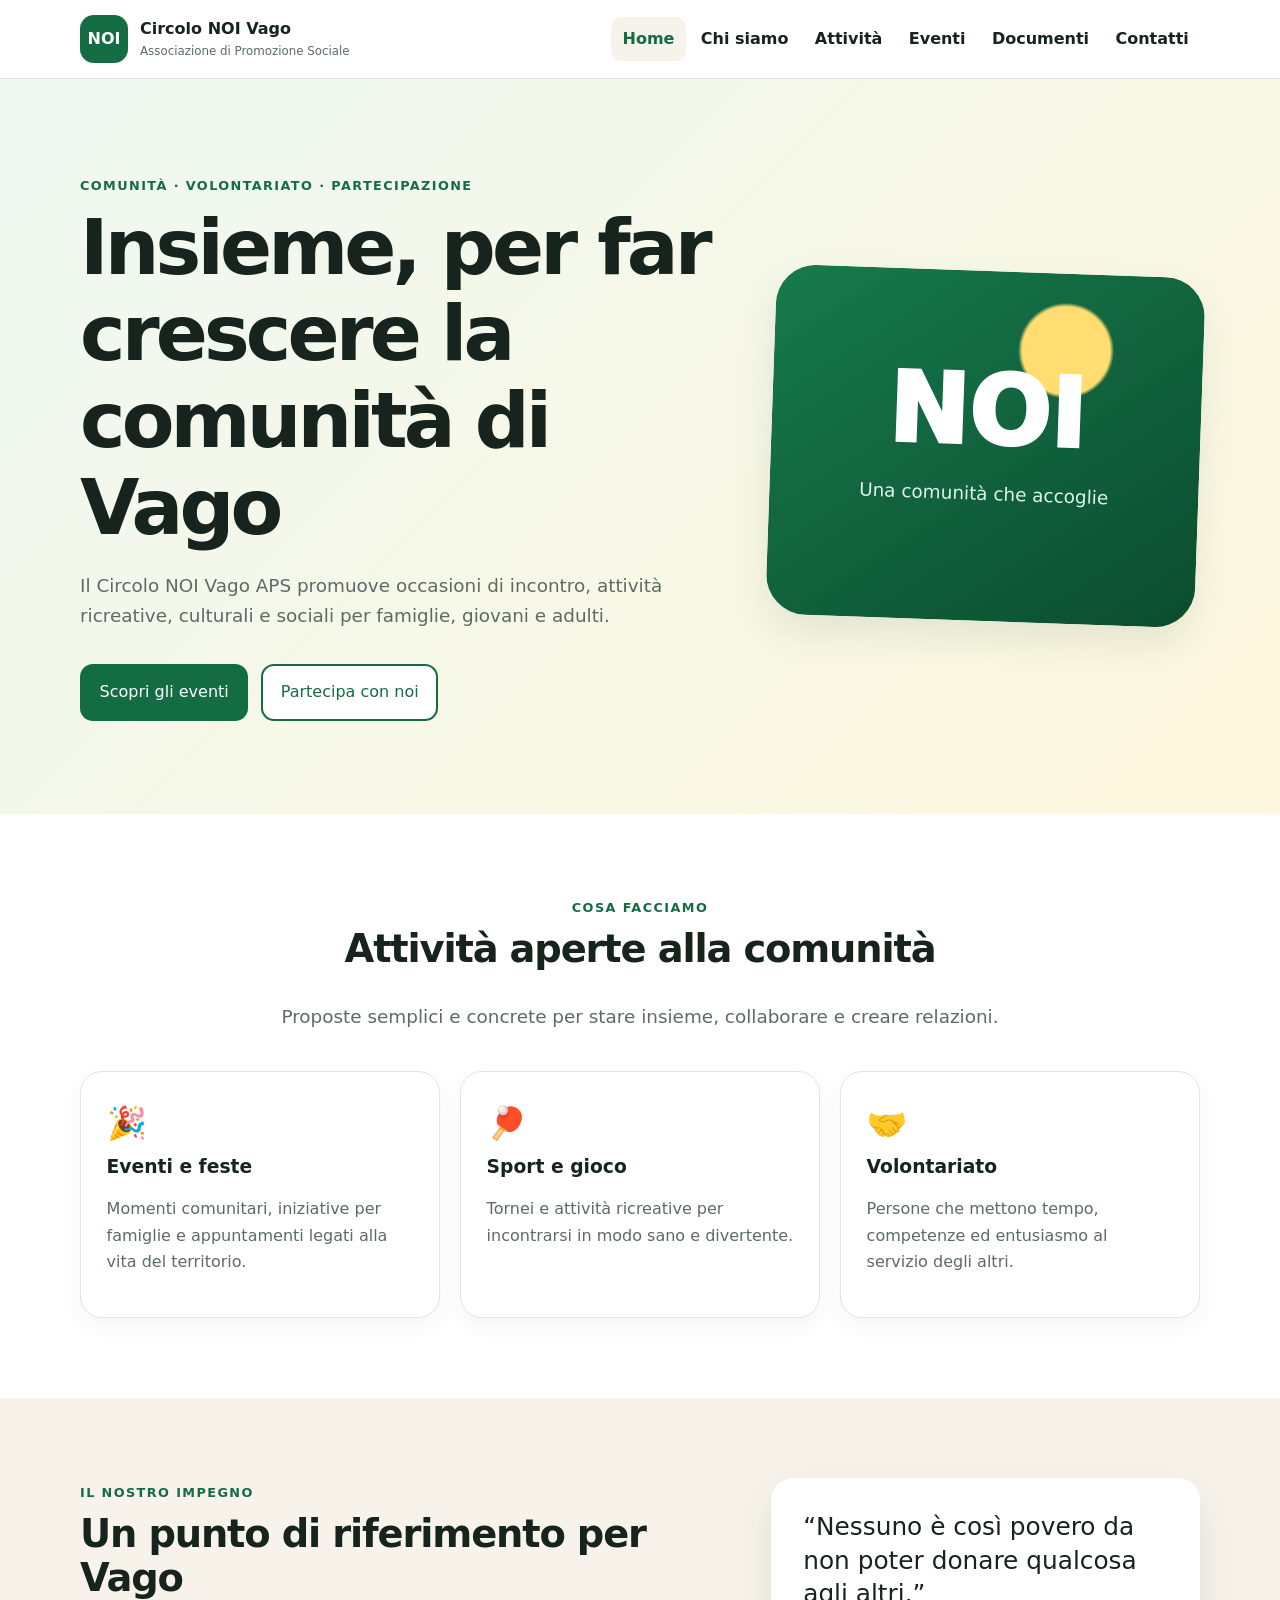
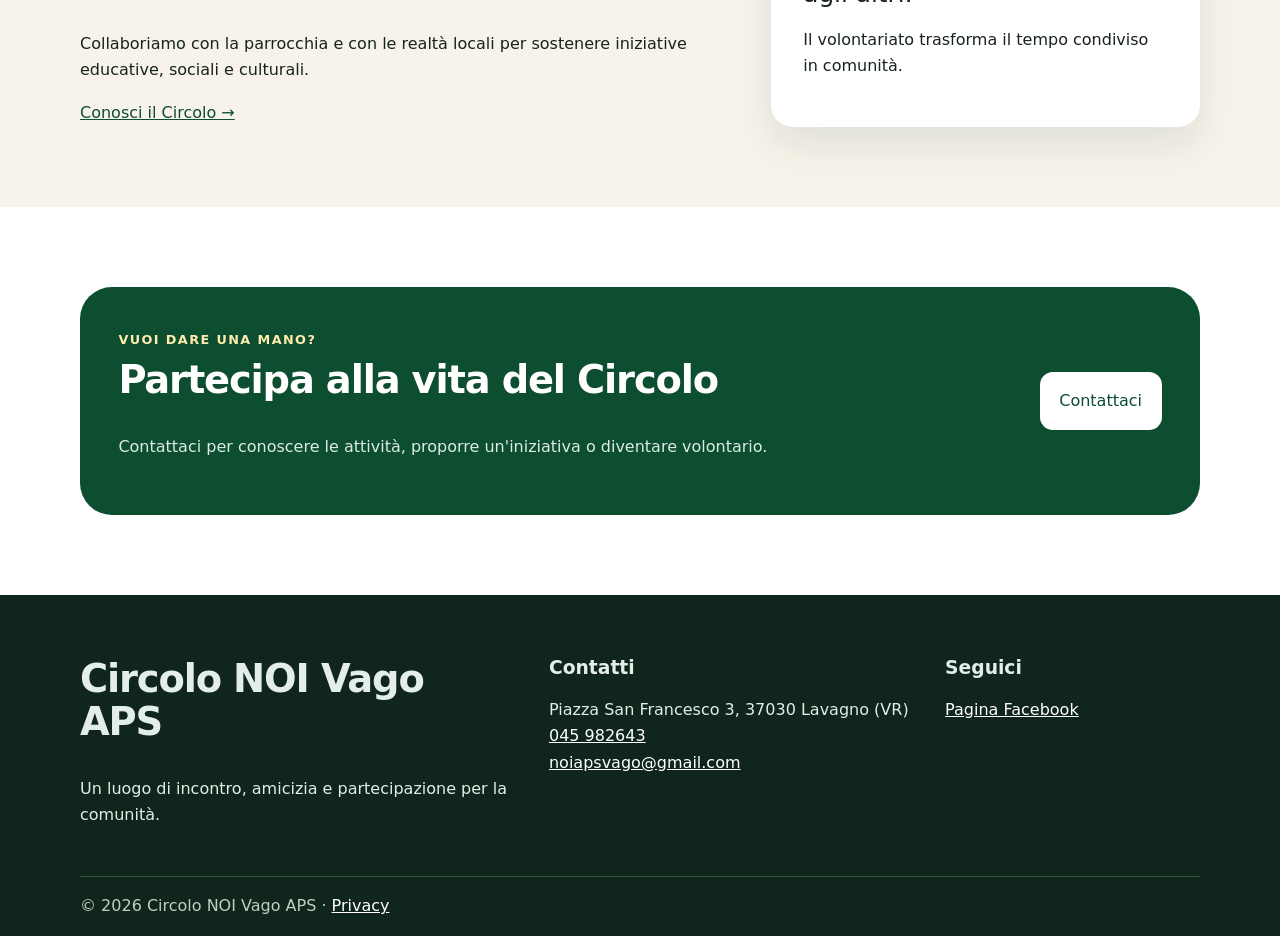
==== index.html @ 68a56e88 "Add files via upload" ====
<!doctype html>
<html lang="it"><head><meta charset="utf-8"><meta name="viewport" content="width=device-width,initial-scale=1">
<title>Home | Circolo NOI Vago APS</title><meta name="description" content="Sito ufficiale del Circolo NOI Vago APS."><meta name="theme-color" content="#146c43">
<link rel="stylesheet" href="css/style.css"><script defer src="js/script.js"></script></head>
<body class="home"><a class="skip-link" href="#contenuto">Vai al contenuto</a>
<header class="site-header">
  <div class="container nav-wrap">
    <a class="brand" href="index.html" aria-label="Circolo NOI Vago APS - Home">
      <span class="brand-mark" aria-hidden="true">NOI</span>
      <span><strong>Circolo NOI Vago</strong><small>Associazione di Promozione Sociale</small></span>
    </a>
    <button class="nav-toggle" type="button" aria-expanded="false" aria-controls="main-nav" aria-label="Apri menu">☰</button>
    <nav id="main-nav" class="main-nav" aria-label="Navigazione principale">
      <a href="index.html">Home</a><a href="chi-siamo.html">Chi siamo</a><a href="attivita.html">Attività</a><a href="eventi.html">Eventi</a><a href="documenti.html">Documenti</a><a href="contatti.html">Contatti</a>
    </nav>
  </div>
</header>
<main id="contenuto">
<section class="hero"><div class="container hero-grid"><div><span class="eyebrow">Comunità · Volontariato · Partecipazione</span><h1>Insieme, per far crescere la comunità di Vago</h1><p>Il Circolo NOI Vago APS promuove occasioni di incontro, attività ricreative, culturali e sociali per famiglie, giovani e adulti.</p><div class="actions"><a class="btn primary" href="eventi.html">Scopri gli eventi</a><a class="btn secondary" href="contatti.html">Partecipa con noi</a></div></div><div class="hero-card" role="img" aria-label="Illustrazione astratta di una comunità riunita"><span>NOI</span><p>Una comunità che accoglie</p></div></div></section>
<section class="section"><div class="container"><div class="section-head"><span class="eyebrow">Cosa facciamo</span><h2>Attività aperte alla comunità</h2><p>Proposte semplici e concrete per stare insieme, collaborare e creare relazioni.</p></div><div class="cards"><article class="card"><div class="icon">🎉</div><h3>Eventi e feste</h3><p>Momenti comunitari, iniziative per famiglie e appuntamenti legati alla vita del territorio.</p></article><article class="card"><div class="icon">🏓</div><h3>Sport e gioco</h3><p>Tornei e attività ricreative per incontrarsi in modo sano e divertente.</p></article><article class="card"><div class="icon">🤝</div><h3>Volontariato</h3><p>Persone che mettono tempo, competenze ed entusiasmo al servizio degli altri.</p></article></div></div></section>
<section class="section soft"><div class="container split"><div><span class="eyebrow">Il nostro impegno</span><h2>Un punto di riferimento per Vago</h2><p>Collaboriamo con la parrocchia e con le realtà locali per sostenere iniziative educative, sociali e culturali.</p><a class="text-link" href="chi-siamo.html">Conosci il Circolo →</a></div><aside class="quote"><blockquote>“Nessuno è così povero da non poter donare qualcosa agli altri.”</blockquote><p>Il volontariato trasforma il tempo condiviso in comunità.</p></aside></div></section>
<section class="section"><div class="container cta"><div><span class="eyebrow light">Vuoi dare una mano?</span><h2>Partecipa alla vita del Circolo</h2><p>Contattaci per conoscere le attività, proporre un'iniziativa o diventare volontario.</p></div><a class="btn light-btn" href="contatti.html">Contattaci</a></div></section></main>
<footer class="site-footer">
  <div class="container footer-grid">
    <div><h2>Circolo NOI Vago APS</h2><p>Un luogo di incontro, amicizia e partecipazione per la comunità.</p></div>
    <div><h3>Contatti</h3><p>Piazza San Francesco 3, 37030 Lavagno (VR)<br><a href="tel:+39045982643">045 982643</a><br><a href="mailto:noiapsvago@gmail.com">noiapsvago@gmail.com</a></p></div>
    <div><h3>Seguici</h3><p><a href="https://it-it.facebook.com/Circolo-NOI-Vago-APS" target="_blank" rel="noopener">Pagina Facebook</a></p></div>
  </div>
  <div class="container footer-bottom">© <span id="year"></span> Circolo NOI Vago APS · <a href="privacy.html">Privacy</a></div>
</footer></body></html>
---- css/style.css ----
:root{--green:#146c43;--green-dark:#0d4d30;--cream:#f7f3ea;--yellow:#f6c344;--ink:#17231d;--muted:#5d6b64;--white:#fff;--line:#dfe7e2;--shadow:0 18px 40px rgba(20,63,43,.10);--radius:22px}*{box-sizing:border-box}html{scroll-behavior:smooth}body{margin:0;font-family:system-ui,-apple-system,"Segoe UI",sans-serif;color:var(--ink);background:#fff;line-height:1.65}a{color:var(--green-dark)}img{max-width:100%}.container{width:min(1120px,calc(100% - 2rem));margin-inline:auto}.skip-link{position:absolute;left:-9999px}.skip-link:focus{left:1rem;top:1rem;background:#fff;padding:.7rem 1rem;z-index:999}.site-header{position:sticky;top:0;z-index:20;background:rgba(255,255,255,.95);border-bottom:1px solid var(--line);backdrop-filter:blur(12px)}.nav-wrap{min-height:78px;display:flex;align-items:center;justify-content:space-between;gap:1rem}.brand{display:flex;align-items:center;gap:.75rem;text-decoration:none;color:var(--ink)}.brand-mark{display:grid;place-items:center;width:48px;height:48px;border-radius:14px;background:var(--green);color:#fff;font-weight:900}.brand small{display:block;color:var(--muted);font-size:.74rem}.main-nav{display:flex;gap:.25rem}.main-nav a{text-decoration:none;color:var(--ink);font-weight:700;padding:.55rem .7rem;border-radius:10px}.main-nav a:hover,.main-nav a.active{background:var(--cream);color:var(--green)}.nav-toggle{display:none;border:0;background:var(--cream);font-size:1.5rem;border-radius:12px;padding:.45rem .7rem}.hero{background:linear-gradient(135deg,#eef8f1,#fff8df);padding:5.8rem 0}.hero-grid,.split,.contact-grid{display:grid;grid-template-columns:1.2fr .8fr;gap:3rem;align-items:center}.eyebrow{text-transform:uppercase;letter-spacing:.11em;font-weight:850;color:var(--green);font-size:.8rem}.eyebrow.light{color:#ffebad}h1,h2,h3{line-height:1.13;margin-top:.4rem}h1{font-size:clamp(2.5rem,6vw,5.1rem);letter-spacing:-.05em;margin-bottom:1.2rem}.page-hero h1{font-size:clamp(2.4rem,5vw,4.4rem)}h2{font-size:clamp(1.7rem,3vw,2.6rem);letter-spacing:-.03em}.hero p,.page-hero p,.section-head p{font-size:1.15rem;color:var(--muted);max-width:66ch}.actions{display:flex;gap:.8rem;flex-wrap:wrap;margin-top:2rem}.btn{display:inline-flex;align-items:center;justify-content:center;padding:.85rem 1.1rem;border-radius:13px;font-weight:800;text-decoration:none;border:2px solid transparent;cursor:pointer;font:inherit}.btn.primary{background:var(--green);color:#fff}.btn.secondary{border-color:var(--green);color:var(--green);background:#fff}.btn.light-btn{background:#fff;color:var(--green-dark)}.hero-card{min-height:350px;border-radius:40px;background:radial-gradient(circle at 68% 22%,#ffdd70 0 11%,transparent 12%),linear-gradient(145deg,#177a4c,#0b4c2f);color:#fff;display:grid;place-content:center;text-align:center;box-shadow:var(--shadow);transform:rotate(2deg)}.hero-card span{font-size:6rem;font-weight:950;line-height:1}.hero-card p{color:#dff5e8}.section{padding:5rem 0}.section.soft{background:var(--cream)}.section-head{text-align:center;margin-bottom:2.4rem}.section-head p{margin-inline:auto}.cards{display:grid;grid-template-columns:repeat(3,1fr);gap:1.25rem}.card{background:#fff;border:1px solid var(--line);border-radius:var(--radius);padding:1.6rem;box-shadow:0 8px 22px rgba(20,63,43,.05)}.card .icon{font-size:2rem}.card p{color:var(--muted)}.quote{background:#fff;border-radius:var(--radius);padding:2rem;box-shadow:var(--shadow)}blockquote{font-size:1.55rem;line-height:1.35;margin:0 0 1rem}.cta{background:var(--green-dark);color:#fff;border-radius:32px;padding:2.4rem;display:flex;align-items:center;justify-content:space-between;gap:2rem}.cta p{color:#dcece4}.page-hero{padding:4.5rem 0 3.5rem;background:var(--cream)}.prose{max-width:820px}.prose p{color:#46544d;font-size:1.05rem}.values{display:grid;grid-template-columns:repeat(2,1fr);gap:1rem;margin:2rem 0 3rem}.values div{padding:1.35rem;border-left:5px solid var(--yellow);background:var(--cream);border-radius:0 14px 14px 0}.values strong,.values span{display:block}.values span{color:var(--muted)}.activity-grid{grid-template-columns:repeat(3,1fr)}.event-tools{display:flex;gap:1rem;align-items:center;margin-bottom:1.5rem}.event-tools select{padding:.7rem;border:1px solid var(--line);border-radius:10px}.event-list{display:grid;gap:1rem}.event{display:grid;grid-template-columns:130px 1fr auto;gap:1.3rem;align-items:center;padding:1.3rem;border:1px solid var(--line);border-radius:18px}.event-date{background:var(--cream);border-radius:14px;padding:1rem;text-align:center;font-weight:850}.event h2{font-size:1.35rem}.tag{background:#e5f4eb;color:var(--green-dark);padding:.35rem .65rem;border-radius:99px;font-size:.8rem;font-weight:800}.document-list{display:grid;gap:1rem}.document-list article{display:flex;align-items:center;justify-content:space-between;gap:1rem;padding:1.4rem;border:1px solid var(--line);border-radius:18px}.document-list h2{font-size:1.3rem}.file-badge{font-size:.72rem;background:#b3261e;color:#fff;padding:.25rem .5rem;border-radius:5px}.contact-grid{align-items:start}.contact-panel{background:var(--green-dark);color:#fff;border-radius:var(--radius);padding:2rem}.contact-panel a{color:#fff}.contact-form{border:1px solid var(--line);border-radius:var(--radius);padding:2rem}.field{display:grid;gap:.35rem;margin-bottom:1rem}.field input,.field textarea{width:100%;padding:.8rem;border:1px solid #b4c1ba;border-radius:10px;font:inherit}.field input:focus,.field textarea:focus{outline:3px solid rgba(20,108,67,.2);border-color:var(--green)}.check{display:flex;gap:.6rem;font-size:.9rem;margin:1rem 0}.form-status{color:var(--green-dark);font-weight:700}.notice{background:#fff4ce;border-left:5px solid #d39e00;padding:1rem;border-radius:0 12px 12px 0}.site-footer{background:#10251b;color:#e3eee8;padding:3.5rem 0 1rem}.footer-grid{display:grid;grid-template-columns:1.2fr 1fr .7fr;gap:2rem}.site-footer a{color:#fff}.footer-bottom{border-top:1px solid #365044;margin-top:2rem;padding-top:1rem;color:#bcd0c5}@media(max-width:820px){.nav-toggle{display:block}.main-nav{display:none;position:absolute;top:72px;left:1rem;right:1rem;background:white;border:1px solid var(--line);border-radius:16px;padding:.7rem;box-shadow:var(--shadow);flex-direction:column}.main-nav.open{display:flex}.hero-grid,.split,.contact-grid{grid-template-columns:1fr}.cards,.activity-grid{grid-template-columns:1fr 1fr}.hero{padding:3.5rem 0}.hero-card{min-height:260px}.event{grid-template-columns:100px 1fr}.event .tag{grid-column:2}.cta{align-items:flex-start;flex-direction:column}}@media(max-width:560px){.brand small{display:none}.cards,.activity-grid,.values,.footer-grid{grid-template-columns:1fr}.event{grid-template-columns:1fr}.event .tag{grid-column:auto;justify-self:start}.document-list article{align-items:flex-start;flex-direction:column}h1{font-size:2.65rem}.section{padding:3.5rem 0}}@media(prefers-reduced-motion:reduce){html{scroll-behavior:auto}*{animation:none!important;transition:none!important}}
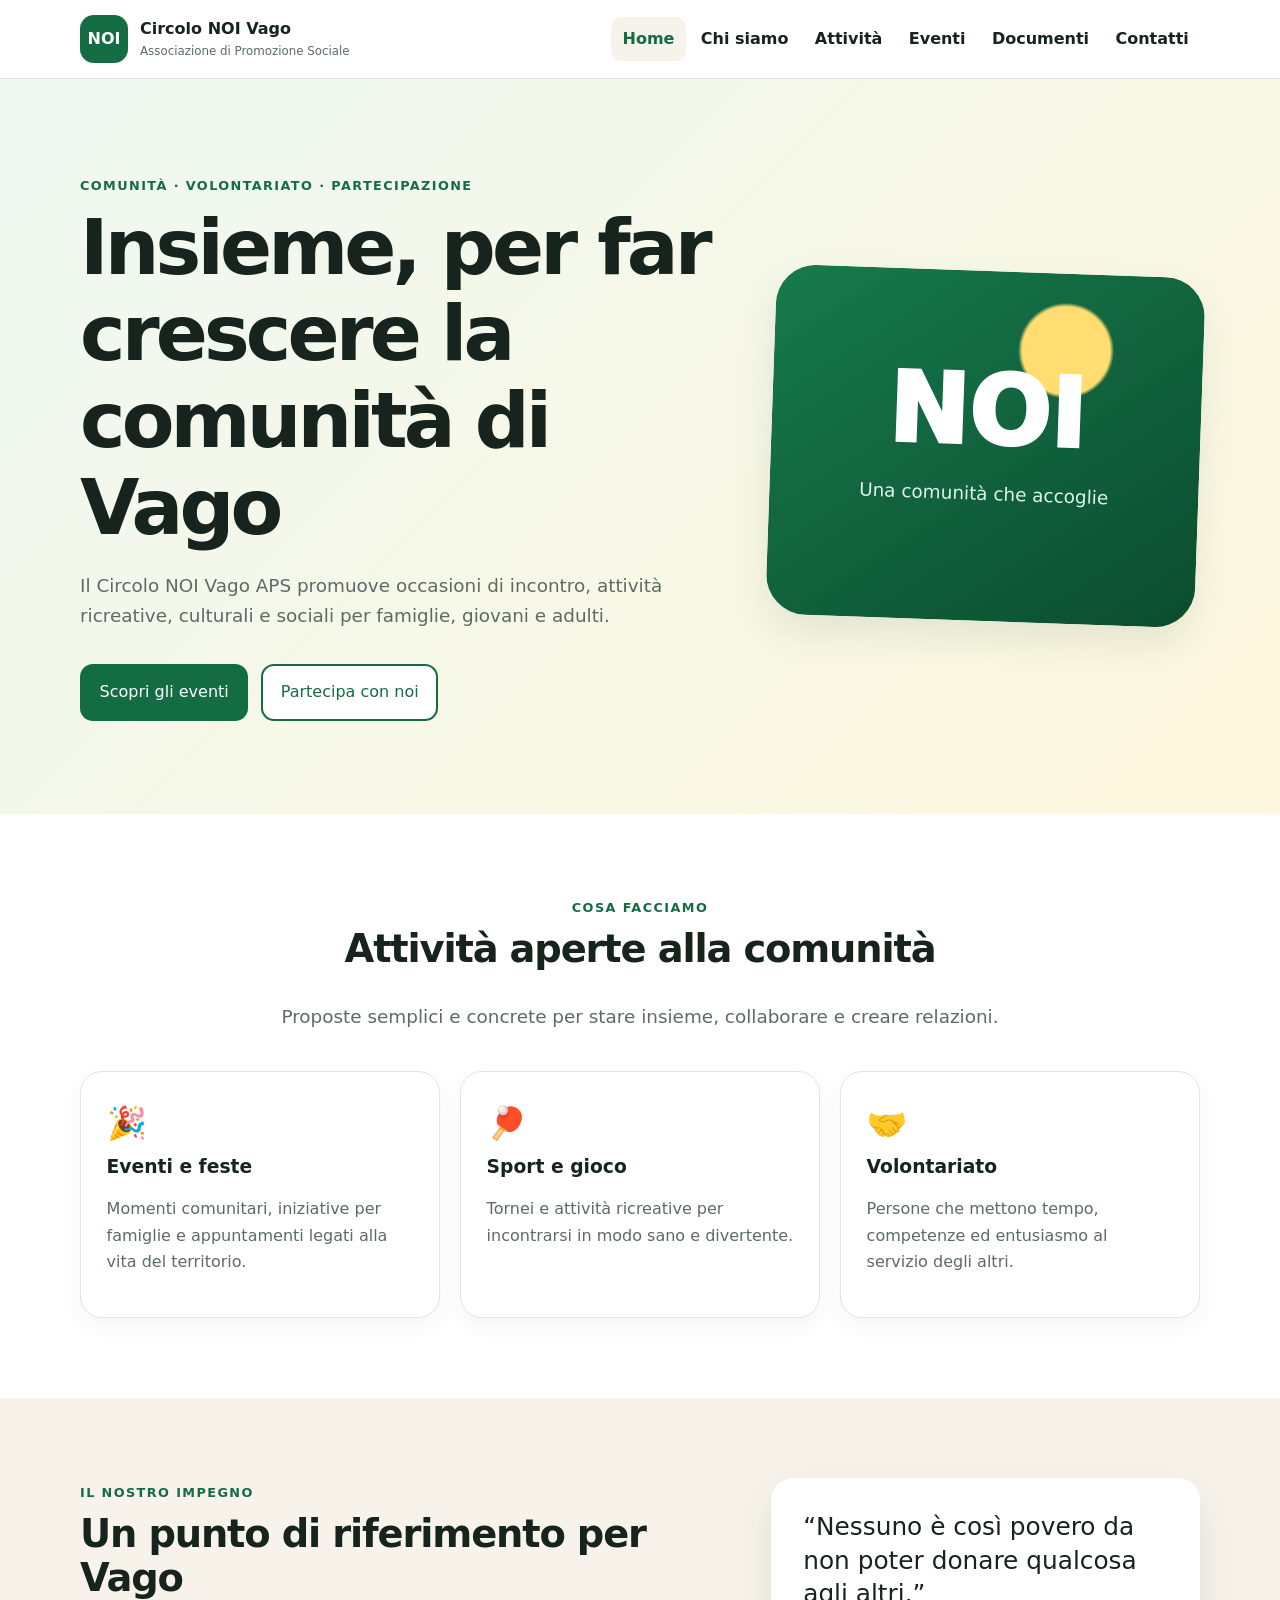
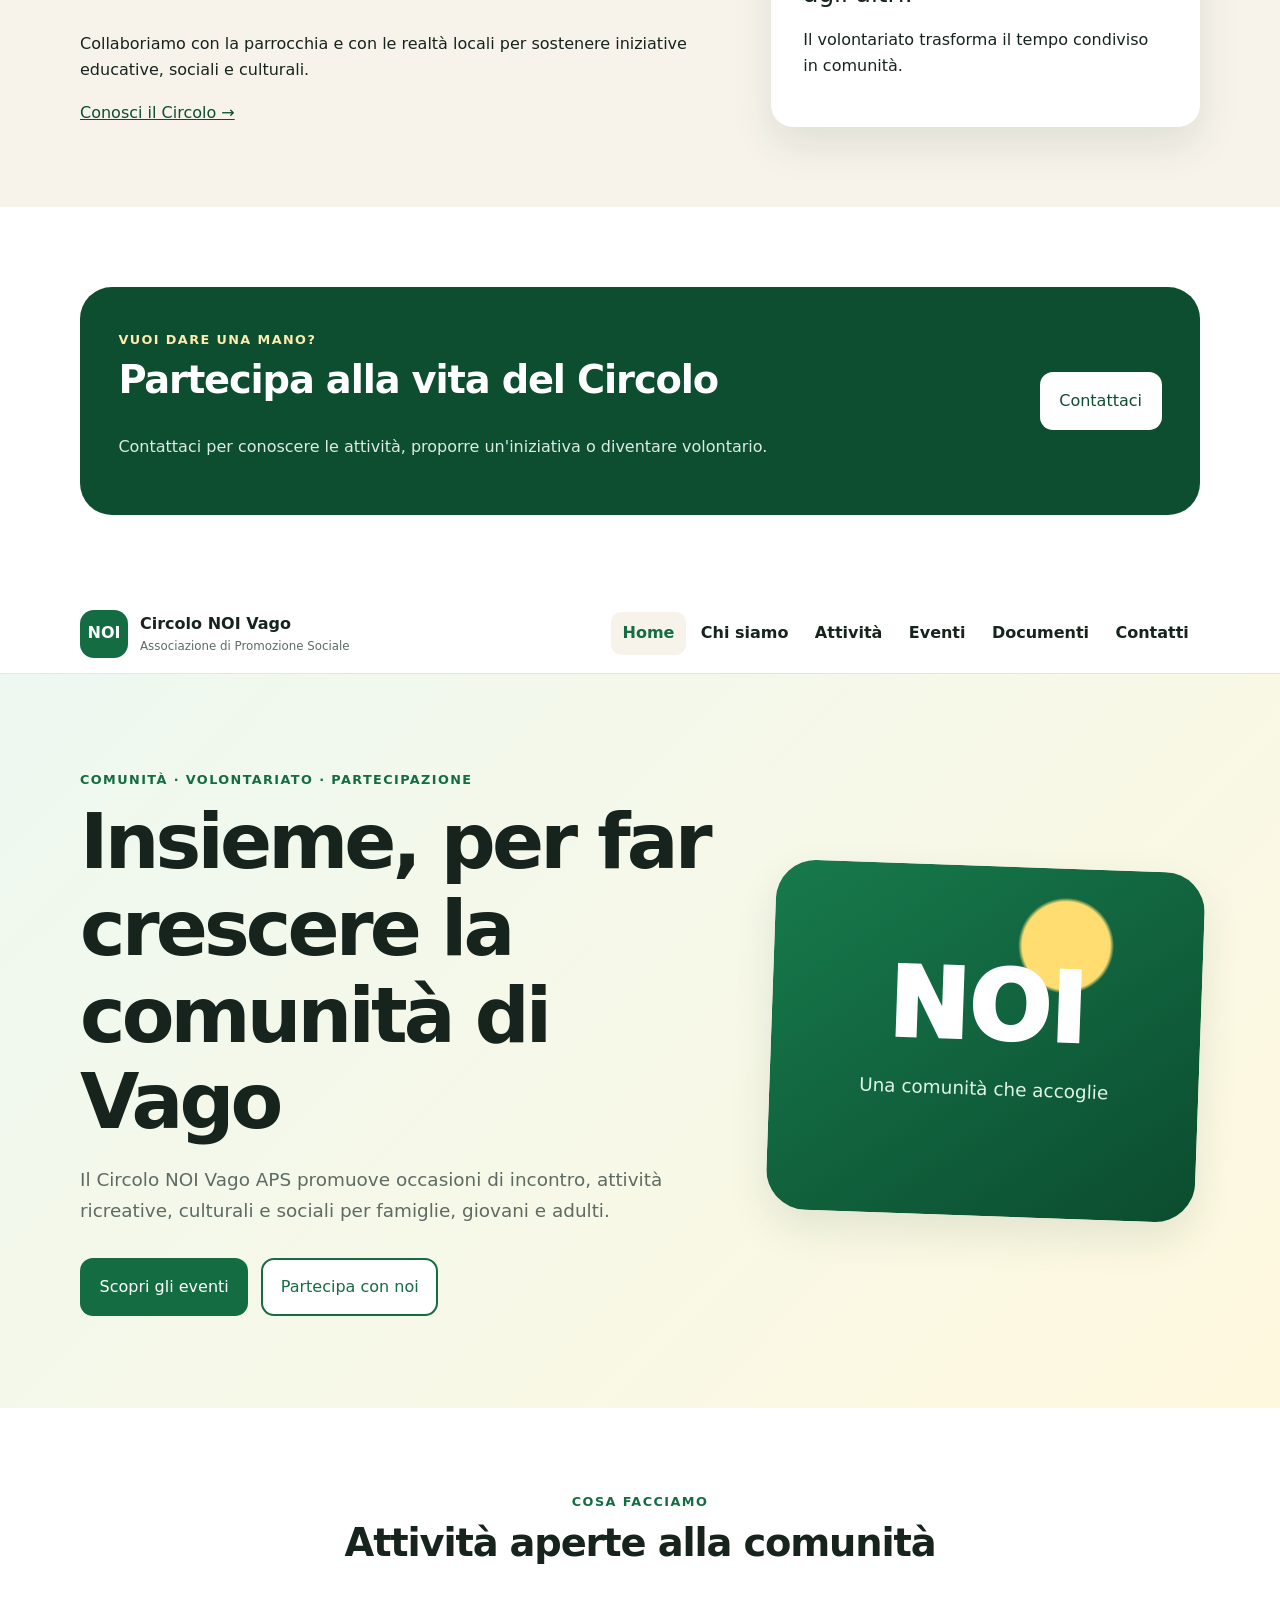
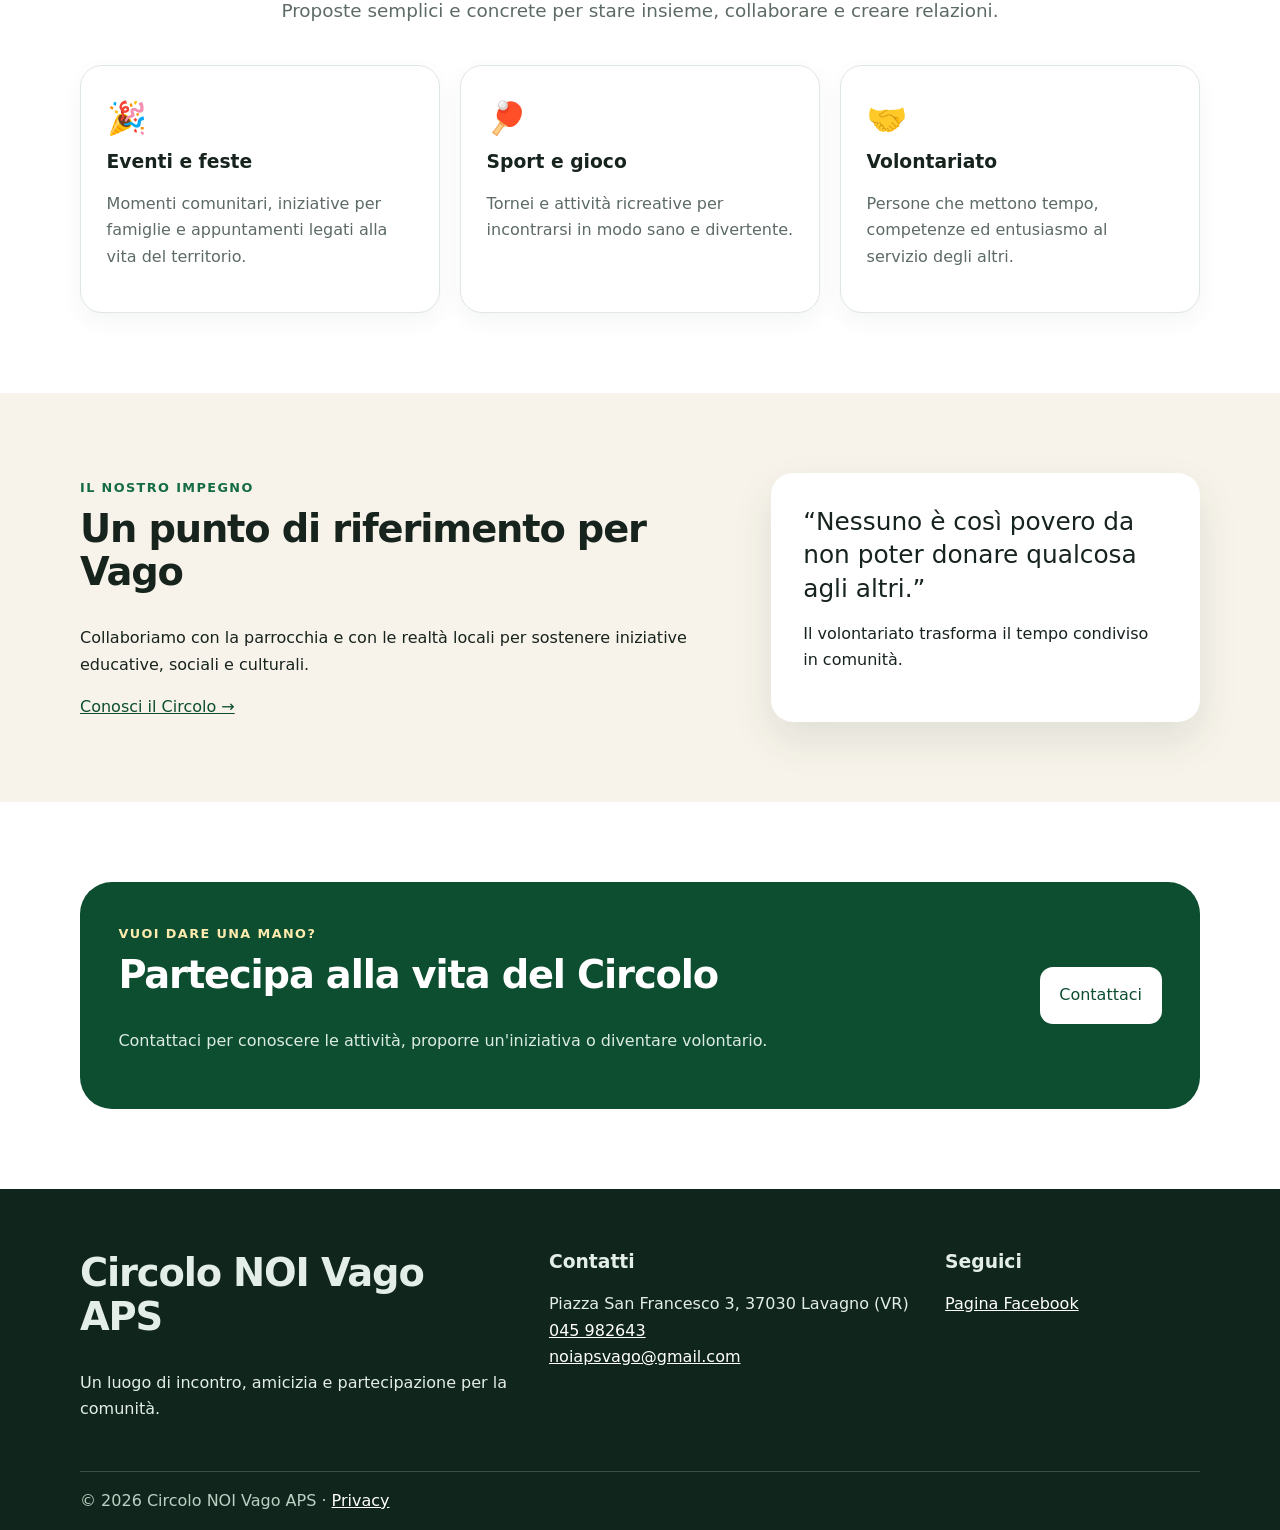
==== commit 0ebe8c23: "Update index.html" ====
--- a/index.html
+++ b/index.html
@@ -1,3 +1,25 @@
+<!doctype html>
+<html lang="it"><head><meta charset="utf-8"><meta name="viewport" content="width=device-width,initial-scale=1">
+<title>Home | Circolo NOI Vago APS</title><meta name="description" content="Sito ufficiale del Circolo NOI Vago APS."><meta name="theme-color" content="#146c43">
+<link rel="stylesheet" href="css/style.css"><script defer src="js/script.js"></script></head>
+<body class="home"><a class="skip-link" href="#contenuto">Vai al contenuto</a>
+<header class="site-header">
+  <div class="container nav-wrap">
+    <a class="brand" href="index.html" aria-label="Circolo NOI Vago APS - Home">
+      <span class="brand-mark" aria-hidden="true">NOI</span>
+      <span><strong>Circolo NOI Vago</strong><small>Associazione di Promozione Sociale</small></span>
+    </a>
+    <button class="nav-toggle" type="button" aria-expanded="false" aria-controls="main-nav" aria-label="Apri menu">☰</button>
+    <nav id="main-nav" class="main-nav" aria-label="Navigazione principale">
+      <a href="index.html">Home</a><a href="chi-siamo.html">Chi siamo</a><a href="attivita.html">Attività</a><a href="eventi.html">Eventi</a><a href="documenti.html">Documenti</a><a href="contatti.html">Contatti</a>
+    </nav>
+  </div>
+</header>
+<main id="contenuto">
+<section class="hero"><div class="container hero-grid"><div><span class="eyebrow">Comunità · Volontariato · Partecipazione</span><h1>Insieme, per far crescere la comunità di Vago</h1><p>Il Circolo NOI Vago APS promuove occasioni di incontro, attività ricreative, culturali e sociali per famiglie, giovani e adulti.</p><div class="actions"><a class="btn primary" href="eventi.html">Scopri gli eventi</a><a class="btn secondary" href="contatti.html">Partecipa con noi</a></div></div><div class="hero-card" role="img" aria-label="Illustrazione astratta di una comunità riunita"><span>NOI</span><p>Una comunità che accoglie</p></div></div></section>
+<section class="section"><div class="container"><div class="section-head"><span class="eyebrow">Cosa facciamo</span><h2>Attività aperte alla comunità</h2><p>Proposte semplici e concrete per stare insieme, collaborare e creare relazioni.</p></div><div class="cards"><article class="card"><div class="icon">🎉</div><h3>Eventi e feste</h3><p>Momenti comunitari, iniziative per famiglie e appuntamenti legati alla vita del territorio.</p></article><article class="card"><div class="icon">🏓</div><h3>Sport e gioco</h3><p>Tornei e attività ricreative per incontrarsi in modo sano e divertente.</p></article><article class="card"><div class="icon">🤝</div><h3>Volontariato</h3><p>Persone che mettono tempo, competenze ed entusiasmo al servizio degli altri.</p></article></div></div></section>
+<section class="section soft"><div class="container split"><div><span class="eyebrow">Il nostro impegno</span><h2>Un punto di riferimento per Vago</h2><p>Collaboriamo con la parrocchia e con le realtà locali per sostenere iniziative educative, sociali e culturali.</p><a class="text-link" href="chi-siamo.html">Conosci il Circolo →</a></div><aside class="quote"><blockquote>“Nessuno è così povero da non poter donare qualcosa agli altri.”</blockquote><p>Il volontariato trasforma il tempo condiviso in comunità.</p></aside></div></section>
+<section class="section"><div class="container cta"><div><span class="eyebrow light">Vuoi dare una mano?</span><h2>Partecipa alla vita del Circolo</h2><p>Contattaci per conoscere le attività, proporre un'iniziativa o diventare volontario.</p></div><a class="btn light-btn" href="contatti.html">Contattaci</a></div></section></main>
 <!doctype html>
 <html lang="it"><head><meta charset="utf-8"><meta name="viewport" content="width=device-width,initial-scale=1">
 <title>Home | Circolo NOI Vago APS</title><meta name="description" content="Sito ufficiale del Circolo NOI Vago APS."><meta name="theme-color" content="#146c43">
@@ -27,4 +49,4 @@
     <div><h3>Seguici</h3><p><a href="https://it-it.facebook.com/Circolo-NOI-Vago-APS" target="_blank" rel="noopener">Pagina Facebook</a></p></div>
   </div>
   <div class="container footer-bottom">© <span id="year"></span> Circolo NOI Vago APS · <a href="privacy.html">Privacy</a></div>
-</footer></body></html>+</footer></body></html>
--- a/css/style.css
+++ b/css/style.css
@@ -1 +1,39 @@
-:root{--green:#146c43;--green-dark:#0d4d30;--cream:#f7f3ea;--yellow:#f6c344;--ink:#17231d;--muted:#5d6b64;--white:#fff;--line:#dfe7e2;--shadow:0 18px 40px rgba(20,63,43,.10);--radius:22px}*{box-sizing:border-box}html{scroll-behavior:smooth}body{margin:0;font-family:system-ui,-apple-system,"Segoe UI",sans-serif;color:var(--ink);background:#fff;line-height:1.65}a{color:var(--green-dark)}img{max-width:100%}.container{width:min(1120px,calc(100% - 2rem));margin-inline:auto}.skip-link{position:absolute;left:-9999px}.skip-link:focus{left:1rem;top:1rem;background:#fff;padding:.7rem 1rem;z-index:999}.site-header{position:sticky;top:0;z-index:20;background:rgba(255,255,255,.95);border-bottom:1px solid var(--line);backdrop-filter:blur(12px)}.nav-wrap{min-height:78px;display:flex;align-items:center;justify-content:space-between;gap:1rem}.brand{display:flex;align-items:center;gap:.75rem;text-decoration:none;color:var(--ink)}.brand-mark{display:grid;place-items:center;width:48px;height:48px;border-radius:14px;background:var(--green);color:#fff;font-weight:900}.brand small{display:block;color:var(--muted);font-size:.74rem}.main-nav{display:flex;gap:.25rem}.main-nav a{text-decoration:none;color:var(--ink);font-weight:700;padding:.55rem .7rem;border-radius:10px}.main-nav a:hover,.main-nav a.active{background:var(--cream);color:var(--green)}.nav-toggle{display:none;border:0;background:var(--cream);font-size:1.5rem;border-radius:12px;padding:.45rem .7rem}.hero{background:linear-gradient(135deg,#eef8f1,#fff8df);padding:5.8rem 0}.hero-grid,.split,.contact-grid{display:grid;grid-template-columns:1.2fr .8fr;gap:3rem;align-items:center}.eyebrow{text-transform:uppercase;letter-spacing:.11em;font-weight:850;color:var(--green);font-size:.8rem}.eyebrow.light{color:#ffebad}h1,h2,h3{line-height:1.13;margin-top:.4rem}h1{font-size:clamp(2.5rem,6vw,5.1rem);letter-spacing:-.05em;margin-bottom:1.2rem}.page-hero h1{font-size:clamp(2.4rem,5vw,4.4rem)}h2{font-size:clamp(1.7rem,3vw,2.6rem);letter-spacing:-.03em}.hero p,.page-hero p,.section-head p{font-size:1.15rem;color:var(--muted);max-width:66ch}.actions{display:flex;gap:.8rem;flex-wrap:wrap;margin-top:2rem}.btn{display:inline-flex;align-items:center;justify-content:center;padding:.85rem 1.1rem;border-radius:13px;font-weight:800;text-decoration:none;border:2px solid transparent;cursor:pointer;font:inherit}.btn.primary{background:var(--green);color:#fff}.btn.secondary{border-color:var(--green);color:var(--green);background:#fff}.btn.light-btn{background:#fff;color:var(--green-dark)}.hero-card{min-height:350px;border-radius:40px;background:radial-gradient(circle at 68% 22%,#ffdd70 0 11%,transparent 12%),linear-gradient(145deg,#177a4c,#0b4c2f);color:#fff;display:grid;place-content:center;text-align:center;box-shadow:var(--shadow);transform:rotate(2deg)}.hero-card span{font-size:6rem;font-weight:950;line-height:1}.hero-card p{color:#dff5e8}.section{padding:5rem 0}.section.soft{background:var(--cream)}.section-head{text-align:center;margin-bottom:2.4rem}.section-head p{margin-inline:auto}.cards{display:grid;grid-template-columns:repeat(3,1fr);gap:1.25rem}.card{background:#fff;border:1px solid var(--line);border-radius:var(--radius);padding:1.6rem;box-shadow:0 8px 22px rgba(20,63,43,.05)}.card .icon{font-size:2rem}.card p{color:var(--muted)}.quote{background:#fff;border-radius:var(--radius);padding:2rem;box-shadow:var(--shadow)}blockquote{font-size:1.55rem;line-height:1.35;margin:0 0 1rem}.cta{background:var(--green-dark);color:#fff;border-radius:32px;padding:2.4rem;display:flex;align-items:center;justify-content:space-between;gap:2rem}.cta p{color:#dcece4}.page-hero{padding:4.5rem 0 3.5rem;background:var(--cream)}.prose{max-width:820px}.prose p{color:#46544d;font-size:1.05rem}.values{display:grid;grid-template-columns:repeat(2,1fr);gap:1rem;margin:2rem 0 3rem}.values div{padding:1.35rem;border-left:5px solid var(--yellow);background:var(--cream);border-radius:0 14px 14px 0}.values strong,.values span{display:block}.values span{color:var(--muted)}.activity-grid{grid-template-columns:repeat(3,1fr)}.event-tools{display:flex;gap:1rem;align-items:center;margin-bottom:1.5rem}.event-tools select{padding:.7rem;border:1px solid var(--line);border-radius:10px}.event-list{display:grid;gap:1rem}.event{display:grid;grid-template-columns:130px 1fr auto;gap:1.3rem;align-items:center;padding:1.3rem;border:1px solid var(--line);border-radius:18px}.event-date{background:var(--cream);border-radius:14px;padding:1rem;text-align:center;font-weight:850}.event h2{font-size:1.35rem}.tag{background:#e5f4eb;color:var(--green-dark);padding:.35rem .65rem;border-radius:99px;font-size:.8rem;font-weight:800}.document-list{display:grid;gap:1rem}.document-list article{display:flex;align-items:center;justify-content:space-between;gap:1rem;padding:1.4rem;border:1px solid var(--line);border-radius:18px}.document-list h2{font-size:1.3rem}.file-badge{font-size:.72rem;background:#b3261e;color:#fff;padding:.25rem .5rem;border-radius:5px}.contact-grid{align-items:start}.contact-panel{background:var(--green-dark);color:#fff;border-radius:var(--radius);padding:2rem}.contact-panel a{color:#fff}.contact-form{border:1px solid var(--line);border-radius:var(--radius);padding:2rem}.field{display:grid;gap:.35rem;margin-bottom:1rem}.field input,.field textarea{width:100%;padding:.8rem;border:1px solid #b4c1ba;border-radius:10px;font:inherit}.field input:focus,.field textarea:focus{outline:3px solid rgba(20,108,67,.2);border-color:var(--green)}.check{display:flex;gap:.6rem;font-size:.9rem;margin:1rem 0}.form-status{color:var(--green-dark);font-weight:700}.notice{background:#fff4ce;border-left:5px solid #d39e00;padding:1rem;border-radius:0 12px 12px 0}.site-footer{background:#10251b;color:#e3eee8;padding:3.5rem 0 1rem}.footer-grid{display:grid;grid-template-columns:1.2fr 1fr .7fr;gap:2rem}.site-footer a{color:#fff}.footer-bottom{border-top:1px solid #365044;margin-top:2rem;padding-top:1rem;color:#bcd0c5}@media(max-width:820px){.nav-toggle{display:block}.main-nav{display:none;position:absolute;top:72px;left:1rem;right:1rem;background:white;border:1px solid var(--line);border-radius:16px;padding:.7rem;box-shadow:var(--shadow);flex-direction:column}.main-nav.open{display:flex}.hero-grid,.split,.contact-grid{grid-template-columns:1fr}.cards,.activity-grid{grid-template-columns:1fr 1fr}.hero{padding:3.5rem 0}.hero-card{min-height:260px}.event{grid-template-columns:100px 1fr}.event .tag{grid-column:2}.cta{align-items:flex-start;flex-direction:column}}@media(max-width:560px){.brand small{display:none}.cards,.activity-grid,.values,.footer-grid{grid-template-columns:1fr}.event{grid-template-columns:1fr}.event .tag{grid-column:auto;justify-self:start}.document-list article{align-items:flex-start;flex-direction:column}h1{font-size:2.65rem}.section{padding:3.5rem 0}}@media(prefers-reduced-motion:reduce){html{scroll-behavior:auto}*{animation:none!important;transition:none!important}}+:root{--green:#146c43;--green-dark:#0d4d30;--cream:#f7f3ea;--yellow:#f6c344;--ink:#17231d;--muted:#5d6b64;--white:#fff;--line:#dfe7e2;--shadow:0 18px 40px rgba(20,63,43,.10);--radius:22px}*{box-sizing:border-box}html{scroll-behavior:smooth}body{margin:0;font-family:system-ui,-apple-system,"Segoe UI",sans-serif;color:var(--ink);background:#fff;line-height:1.65}a{color:var(--green-dark)}img{max-width:100%}.container{width:min(1120px,calc(100% - 2rem));margin-inline:auto}.skip-link{position:absolute;left:-9999px}.skip-link:focus{left:1rem;top:1rem;background:#fff;padding:.7rem 1rem;z-index:999}.site-header{position:sticky;top:0;z-index:20;background:rgba(255,255,255,.95);border-bottom:1px solid var(--line);backdrop-filter:blur(12px)}.nav-wrap{min-height:78px;display:flex;align-items:center;justify-content:space-between;gap:1rem}.brand{display:flex;align-items:center;gap:.75rem;text-decoration:none;color:var(--ink)}.brand-mark{display:grid;place-items:center;width:48px;height:48px;border-radius:14px;background:var(--green);color:#fff;font-weight:900}.brand small{display:block;color:var(--muted);font-size:.74rem}.main-nav{display:flex;gap:.25rem}.main-nav a{text-decoration:none;color:var(--ink);font-weight:700;padding:.55rem .7rem;border-radius:10px}.main-nav a:hover,.main-nav a.active{background:var(--cream);color:var(--green)}.nav-toggle{display:none;border:0;background:var(--cream);font-size:1.5rem;border-radius:12px;padding:.45rem .7rem}.hero{background:linear-gradient(135deg,#eef8f1,#fff8df);padding:5.8rem 0}.hero-grid,.split,.contact-grid{display:grid;grid-template-columns:1.2fr .8fr;gap:3rem;align-items:center}.eyebrow{text-transform:uppercase;letter-spacing:.11em;font-weight:850;color:var(--green);font-size:.8rem}.eyebrow.light{color:#ffebad}h1,h2,h3{line-height:1.13;margin-top:.4rem}h1{font-size:clamp(2.5rem,6vw,5.1rem);letter-spacing:-.05em;margin-bottom:1.2rem}.page-hero h1{font-size:clamp(2.4rem,5vw,4.4rem)}h2{font-size:clamp(1.7rem,3vw,2.6rem);letter-spacing:-.03em}.hero p,.page-hero p,.section-head p{font-size:1.15rem;color:var(--muted);max-width:66ch}.actions{display:flex;gap:.8rem;flex-wrap:wrap;margin-top:2rem}.btn{display:inline-flex;align-items:center;justify-content:center;padding:.85rem 1.1rem;border-radius:13px;font-weight:800;text-decoration:none;border:2px solid transparent;cursor:pointer;font:inherit}.btn.primary{background:var(--green);color:#fff}.btn.secondary{border-color:var(--green);color:var(--green);background:#fff}.btn.light-btn{background:#fff;color:var(--green-dark)}.hero-card{min-height:350px;border-radius:40px;background:radial-gradient(circle at 68% 22%,#ffdd70 0 11%,transparent 12%),linear-gradient(145deg,#177a4c,#0b4c2f);color:#fff;display:grid;place-content:center;text-align:center;box-shadow:var(--shadow);transform:rotate(2deg)}.hero-card span{font-size:6rem;font-weight:950;line-height:1}.hero-card p{color:#dff5e8}.section{padding:5rem 0}.section.soft{background:var(--cream)}.section-head{text-align:center;margin-bottom:2.4rem}.section-head p{margin-inline:auto}.cards{display:grid;grid-template-columns:repeat(3,1fr);gap:1.25rem}.card{background:#fff;border:1px solid var(--line);border-radius:var(--radius);padding:1.6rem;box-shadow:0 8px 22px rgba(20,63,43,.05)}.card .icon{font-size:2rem}.card p{color:var(--muted)}.quote{background:#fff;border-radius:var(--radius);padding:2rem;box-shadow:var(--shadow)}blockquote{font-size:1.55rem;line-height:1.35;margin:0 0 1rem}.cta{background:var(--green-dark);color:#fff;border-radius:32px;padding:2.4rem;display:flex;align-items:center;justify-content:space-between;gap:2rem}.cta p{color:#dcece4}.page-hero{padding:4.5rem 0 3.5rem;background:var(--cream)}.prose{max-width:820px}.prose p{color:#46544d;font-size:1.05rem}.values{display:grid;grid-template-columns:repeat(2,1fr);gap:1rem;margin:2rem 0 3rem}.values div{padding:1.35rem;border-left:5px solid var(--yellow);background:var(--cream);border-radius:0 14px 14px 0}.values strong,.values span{display:block}.values span{color:var(--muted)}.activity-grid{grid-template-columns:repeat(3,1fr)}.event-tools{display:flex;gap:1rem;align-items:center;margin-bottom:1.5rem}.event-tools select{padding:.7rem;border:1px solid var(--line);border-radius:10px}.event-list{display:grid;gap:1rem}.event{display:grid;grid-template-columns:130px 1fr auto;gap:1.3rem;align-items:center;padding:1.3rem;border:1px solid var(--line);border-radius:18px}.event-date{background:var(--cream);border-radius:14px;padding:1rem;text-align:center;font-weight:850}.event h2{font-size:1.35rem}.tag{background:#e5f4eb;color:var(--green-dark);padding:.35rem .65rem;border-radius:99px;font-size:.8rem;font-weight:800}.document-list{display:grid;gap:1rem}.document-list article{display:flex;align-items:center;justify-content:space-between;gap:1rem;padding:1.4rem;border:1px solid var(--line);border-radius:18px}.document-list h2{font-size:1.3rem}.file-badge{font-size:.72rem;background:#b3261e;color:#fff;padding:.25rem .5rem;border-radius:5px}.contact-grid{align-items:start}.contact-panel{background:var(--green-dark);color:#fff;border-radius:var(--radius);padding:2rem}.contact-panel a{color:#fff}.contact-form{border:1px solid var(--line);border-radius:var(--radius);padding:2rem}.field{display:grid;gap:.35rem;margin-bottom:1rem}.field input,.field textarea{width:100%;padding:.8rem;border:1px solid #b4c1ba;border-radius:10px;font:inherit}.field input:focus,.field textarea:focus{outline:3px solid rgba(20,108,67,.2);border-color:var(--green)}.check{display:flex;gap:.6rem;font-size:.9rem;margin:1rem 0}.form-status{color:var(--green-dark);font-weight:700}.notice{background:#fff4ce;border-left:5px solid #d39e00;padding:1rem;border-radius:0 12px 12px 0}.site-footer{background:#10251b;color:#e3eee8;padding:3.5rem 0 1rem}.footer-grid{display:grid;grid-template-columns:1.2fr 1fr .7fr;gap:2rem}.site-footer a{color:#fff}.footer-bottom{border-top:1px solid #365044;margin-top:2rem;padding-top:1rem;color:#bcd0c5}@media(max-width:820px){.nav-toggle{display:block}.main-nav{display:none;position:absolute;top:72px;left:1rem;right:1rem;background:white;border:1px solid var(--line);border-radius:16px;padding:.7rem;box-shadow:var(--shadow);flex-direction:column}.main-nav.open{display:flex}.hero-grid,.split,.contact-grid{grid-template-columns:1fr}.cards,.activity-grid{grid-template-columns:1fr 1fr}.hero{padding:3.5rem 0}.hero-card{min-height:260px}.event{grid-template-columns:100px 1fr}.event .tag{grid-column:2}.cta{align-items:flex-start;flex-direction:column}}@media(max-width:560px){.brand small{display:none}.cards,.activity-grid,.values,.footer-grid{grid-template-columns:1fr}.event{grid-template-columns:1fr}.event .tag{grid-column:auto;justify-self:start}.document-list article{align-items:flex-start;flex-direction:column}h1{font-size:2.65rem}.section{padding:3.5rem 0}}@media(prefers-reduced-motion:reduce){html{scroll-behavior:auto}*{animation:none!important;transition:none!important}}
+.social-footer {
+    display: flex;
+    flex-direction: column;
+    gap: 12px;
+}
+
+.social-link {
+    display: inline-flex;
+    align-items: center;
+    gap: 10px;
+    text-decoration: none;
+    color: #ffffff;
+    font-weight: 600;
+    transition: all .2s ease;
+}
+
+.social-link:hover {
+    color: #f6c344;
+    transform: translateX(5px);
+}
+
+.social-links {
+    display: flex;
+    gap: 20px;
+    flex-wrap: wrap;
+    margin-top: 20px;
+}
+
+.social-links a {
+    text-decoration: none;
+    font-weight: 600;
+    color: #146c43;
+    transition: all .2s ease;
+}
+
+.social-links a:hover {
+    color: #0d4d30;
+}
--- a/css/style.css
+++ b/css/style.css
@@ -1 +1,39 @@
-:root{--green:#146c43;--green-dark:#0d4d30;--cream:#f7f3ea;--yellow:#f6c344;--ink:#17231d;--muted:#5d6b64;--white:#fff;--line:#dfe7e2;--shadow:0 18px 40px rgba(20,63,43,.10);--radius:22px}*{box-sizing:border-box}html{scroll-behavior:smooth}body{margin:0;font-family:system-ui,-apple-system,"Segoe UI",sans-serif;color:var(--ink);background:#fff;line-height:1.65}a{color:var(--green-dark)}img{max-width:100%}.container{width:min(1120px,calc(100% - 2rem));margin-inline:auto}.skip-link{position:absolute;left:-9999px}.skip-link:focus{left:1rem;top:1rem;background:#fff;padding:.7rem 1rem;z-index:999}.site-header{position:sticky;top:0;z-index:20;background:rgba(255,255,255,.95);border-bottom:1px solid var(--line);backdrop-filter:blur(12px)}.nav-wrap{min-height:78px;display:flex;align-items:center;justify-content:space-between;gap:1rem}.brand{display:flex;align-items:center;gap:.75rem;text-decoration:none;color:var(--ink)}.brand-mark{display:grid;place-items:center;width:48px;height:48px;border-radius:14px;background:var(--green);color:#fff;font-weight:900}.brand small{display:block;color:var(--muted);font-size:.74rem}.main-nav{display:flex;gap:.25rem}.main-nav a{text-decoration:none;color:var(--ink);font-weight:700;padding:.55rem .7rem;border-radius:10px}.main-nav a:hover,.main-nav a.active{background:var(--cream);color:var(--green)}.nav-toggle{display:none;border:0;background:var(--cream);font-size:1.5rem;border-radius:12px;padding:.45rem .7rem}.hero{background:linear-gradient(135deg,#eef8f1,#fff8df);padding:5.8rem 0}.hero-grid,.split,.contact-grid{display:grid;grid-template-columns:1.2fr .8fr;gap:3rem;align-items:center}.eyebrow{text-transform:uppercase;letter-spacing:.11em;font-weight:850;color:var(--green);font-size:.8rem}.eyebrow.light{color:#ffebad}h1,h2,h3{line-height:1.13;margin-top:.4rem}h1{font-size:clamp(2.5rem,6vw,5.1rem);letter-spacing:-.05em;margin-bottom:1.2rem}.page-hero h1{font-size:clamp(2.4rem,5vw,4.4rem)}h2{font-size:clamp(1.7rem,3vw,2.6rem);letter-spacing:-.03em}.hero p,.page-hero p,.section-head p{font-size:1.15rem;color:var(--muted);max-width:66ch}.actions{display:flex;gap:.8rem;flex-wrap:wrap;margin-top:2rem}.btn{display:inline-flex;align-items:center;justify-content:center;padding:.85rem 1.1rem;border-radius:13px;font-weight:800;text-decoration:none;border:2px solid transparent;cursor:pointer;font:inherit}.btn.primary{background:var(--green);color:#fff}.btn.secondary{border-color:var(--green);color:var(--green);background:#fff}.btn.light-btn{background:#fff;color:var(--green-dark)}.hero-card{min-height:350px;border-radius:40px;background:radial-gradient(circle at 68% 22%,#ffdd70 0 11%,transparent 12%),linear-gradient(145deg,#177a4c,#0b4c2f);color:#fff;display:grid;place-content:center;text-align:center;box-shadow:var(--shadow);transform:rotate(2deg)}.hero-card span{font-size:6rem;font-weight:950;line-height:1}.hero-card p{color:#dff5e8}.section{padding:5rem 0}.section.soft{background:var(--cream)}.section-head{text-align:center;margin-bottom:2.4rem}.section-head p{margin-inline:auto}.cards{display:grid;grid-template-columns:repeat(3,1fr);gap:1.25rem}.card{background:#fff;border:1px solid var(--line);border-radius:var(--radius);padding:1.6rem;box-shadow:0 8px 22px rgba(20,63,43,.05)}.card .icon{font-size:2rem}.card p{color:var(--muted)}.quote{background:#fff;border-radius:var(--radius);padding:2rem;box-shadow:var(--shadow)}blockquote{font-size:1.55rem;line-height:1.35;margin:0 0 1rem}.cta{background:var(--green-dark);color:#fff;border-radius:32px;padding:2.4rem;display:flex;align-items:center;justify-content:space-between;gap:2rem}.cta p{color:#dcece4}.page-hero{padding:4.5rem 0 3.5rem;background:var(--cream)}.prose{max-width:820px}.prose p{color:#46544d;font-size:1.05rem}.values{display:grid;grid-template-columns:repeat(2,1fr);gap:1rem;margin:2rem 0 3rem}.values div{padding:1.35rem;border-left:5px solid var(--yellow);background:var(--cream);border-radius:0 14px 14px 0}.values strong,.values span{display:block}.values span{color:var(--muted)}.activity-grid{grid-template-columns:repeat(3,1fr)}.event-tools{display:flex;gap:1rem;align-items:center;margin-bottom:1.5rem}.event-tools select{padding:.7rem;border:1px solid var(--line);border-radius:10px}.event-list{display:grid;gap:1rem}.event{display:grid;grid-template-columns:130px 1fr auto;gap:1.3rem;align-items:center;padding:1.3rem;border:1px solid var(--line);border-radius:18px}.event-date{background:var(--cream);border-radius:14px;padding:1rem;text-align:center;font-weight:850}.event h2{font-size:1.35rem}.tag{background:#e5f4eb;color:var(--green-dark);padding:.35rem .65rem;border-radius:99px;font-size:.8rem;font-weight:800}.document-list{display:grid;gap:1rem}.document-list article{display:flex;align-items:center;justify-content:space-between;gap:1rem;padding:1.4rem;border:1px solid var(--line);border-radius:18px}.document-list h2{font-size:1.3rem}.file-badge{font-size:.72rem;background:#b3261e;color:#fff;padding:.25rem .5rem;border-radius:5px}.contact-grid{align-items:start}.contact-panel{background:var(--green-dark);color:#fff;border-radius:var(--radius);padding:2rem}.contact-panel a{color:#fff}.contact-form{border:1px solid var(--line);border-radius:var(--radius);padding:2rem}.field{display:grid;gap:.35rem;margin-bottom:1rem}.field input,.field textarea{width:100%;padding:.8rem;border:1px solid #b4c1ba;border-radius:10px;font:inherit}.field input:focus,.field textarea:focus{outline:3px solid rgba(20,108,67,.2);border-color:var(--green)}.check{display:flex;gap:.6rem;font-size:.9rem;margin:1rem 0}.form-status{color:var(--green-dark);font-weight:700}.notice{background:#fff4ce;border-left:5px solid #d39e00;padding:1rem;border-radius:0 12px 12px 0}.site-footer{background:#10251b;color:#e3eee8;padding:3.5rem 0 1rem}.footer-grid{display:grid;grid-template-columns:1.2fr 1fr .7fr;gap:2rem}.site-footer a{color:#fff}.footer-bottom{border-top:1px solid #365044;margin-top:2rem;padding-top:1rem;color:#bcd0c5}@media(max-width:820px){.nav-toggle{display:block}.main-nav{display:none;position:absolute;top:72px;left:1rem;right:1rem;background:white;border:1px solid var(--line);border-radius:16px;padding:.7rem;box-shadow:var(--shadow);flex-direction:column}.main-nav.open{display:flex}.hero-grid,.split,.contact-grid{grid-template-columns:1fr}.cards,.activity-grid{grid-template-columns:1fr 1fr}.hero{padding:3.5rem 0}.hero-card{min-height:260px}.event{grid-template-columns:100px 1fr}.event .tag{grid-column:2}.cta{align-items:flex-start;flex-direction:column}}@media(max-width:560px){.brand small{display:none}.cards,.activity-grid,.values,.footer-grid{grid-template-columns:1fr}.event{grid-template-columns:1fr}.event .tag{grid-column:auto;justify-self:start}.document-list article{align-items:flex-start;flex-direction:column}h1{font-size:2.65rem}.section{padding:3.5rem 0}}@media(prefers-reduced-motion:reduce){html{scroll-behavior:auto}*{animation:none!important;transition:none!important}}+:root{--green:#146c43;--green-dark:#0d4d30;--cream:#f7f3ea;--yellow:#f6c344;--ink:#17231d;--muted:#5d6b64;--white:#fff;--line:#dfe7e2;--shadow:0 18px 40px rgba(20,63,43,.10);--radius:22px}*{box-sizing:border-box}html{scroll-behavior:smooth}body{margin:0;font-family:system-ui,-apple-system,"Segoe UI",sans-serif;color:var(--ink);background:#fff;line-height:1.65}a{color:var(--green-dark)}img{max-width:100%}.container{width:min(1120px,calc(100% - 2rem));margin-inline:auto}.skip-link{position:absolute;left:-9999px}.skip-link:focus{left:1rem;top:1rem;background:#fff;padding:.7rem 1rem;z-index:999}.site-header{position:sticky;top:0;z-index:20;background:rgba(255,255,255,.95);border-bottom:1px solid var(--line);backdrop-filter:blur(12px)}.nav-wrap{min-height:78px;display:flex;align-items:center;justify-content:space-between;gap:1rem}.brand{display:flex;align-items:center;gap:.75rem;text-decoration:none;color:var(--ink)}.brand-mark{display:grid;place-items:center;width:48px;height:48px;border-radius:14px;background:var(--green);color:#fff;font-weight:900}.brand small{display:block;color:var(--muted);font-size:.74rem}.main-nav{display:flex;gap:.25rem}.main-nav a{text-decoration:none;color:var(--ink);font-weight:700;padding:.55rem .7rem;border-radius:10px}.main-nav a:hover,.main-nav a.active{background:var(--cream);color:var(--green)}.nav-toggle{display:none;border:0;background:var(--cream);font-size:1.5rem;border-radius:12px;padding:.45rem .7rem}.hero{background:linear-gradient(135deg,#eef8f1,#fff8df);padding:5.8rem 0}.hero-grid,.split,.contact-grid{display:grid;grid-template-columns:1.2fr .8fr;gap:3rem;align-items:center}.eyebrow{text-transform:uppercase;letter-spacing:.11em;font-weight:850;color:var(--green);font-size:.8rem}.eyebrow.light{color:#ffebad}h1,h2,h3{line-height:1.13;margin-top:.4rem}h1{font-size:clamp(2.5rem,6vw,5.1rem);letter-spacing:-.05em;margin-bottom:1.2rem}.page-hero h1{font-size:clamp(2.4rem,5vw,4.4rem)}h2{font-size:clamp(1.7rem,3vw,2.6rem);letter-spacing:-.03em}.hero p,.page-hero p,.section-head p{font-size:1.15rem;color:var(--muted);max-width:66ch}.actions{display:flex;gap:.8rem;flex-wrap:wrap;margin-top:2rem}.btn{display:inline-flex;align-items:center;justify-content:center;padding:.85rem 1.1rem;border-radius:13px;font-weight:800;text-decoration:none;border:2px solid transparent;cursor:pointer;font:inherit}.btn.primary{background:var(--green);color:#fff}.btn.secondary{border-color:var(--green);color:var(--green);background:#fff}.btn.light-btn{background:#fff;color:var(--green-dark)}.hero-card{min-height:350px;border-radius:40px;background:radial-gradient(circle at 68% 22%,#ffdd70 0 11%,transparent 12%),linear-gradient(145deg,#177a4c,#0b4c2f);color:#fff;display:grid;place-content:center;text-align:center;box-shadow:var(--shadow);transform:rotate(2deg)}.hero-card span{font-size:6rem;font-weight:950;line-height:1}.hero-card p{color:#dff5e8}.section{padding:5rem 0}.section.soft{background:var(--cream)}.section-head{text-align:center;margin-bottom:2.4rem}.section-head p{margin-inline:auto}.cards{display:grid;grid-template-columns:repeat(3,1fr);gap:1.25rem}.card{background:#fff;border:1px solid var(--line);border-radius:var(--radius);padding:1.6rem;box-shadow:0 8px 22px rgba(20,63,43,.05)}.card .icon{font-size:2rem}.card p{color:var(--muted)}.quote{background:#fff;border-radius:var(--radius);padding:2rem;box-shadow:var(--shadow)}blockquote{font-size:1.55rem;line-height:1.35;margin:0 0 1rem}.cta{background:var(--green-dark);color:#fff;border-radius:32px;padding:2.4rem;display:flex;align-items:center;justify-content:space-between;gap:2rem}.cta p{color:#dcece4}.page-hero{padding:4.5rem 0 3.5rem;background:var(--cream)}.prose{max-width:820px}.prose p{color:#46544d;font-size:1.05rem}.values{display:grid;grid-template-columns:repeat(2,1fr);gap:1rem;margin:2rem 0 3rem}.values div{padding:1.35rem;border-left:5px solid var(--yellow);background:var(--cream);border-radius:0 14px 14px 0}.values strong,.values span{display:block}.values span{color:var(--muted)}.activity-grid{grid-template-columns:repeat(3,1fr)}.event-tools{display:flex;gap:1rem;align-items:center;margin-bottom:1.5rem}.event-tools select{padding:.7rem;border:1px solid var(--line);border-radius:10px}.event-list{display:grid;gap:1rem}.event{display:grid;grid-template-columns:130px 1fr auto;gap:1.3rem;align-items:center;padding:1.3rem;border:1px solid var(--line);border-radius:18px}.event-date{background:var(--cream);border-radius:14px;padding:1rem;text-align:center;font-weight:850}.event h2{font-size:1.35rem}.tag{background:#e5f4eb;color:var(--green-dark);padding:.35rem .65rem;border-radius:99px;font-size:.8rem;font-weight:800}.document-list{display:grid;gap:1rem}.document-list article{display:flex;align-items:center;justify-content:space-between;gap:1rem;padding:1.4rem;border:1px solid var(--line);border-radius:18px}.document-list h2{font-size:1.3rem}.file-badge{font-size:.72rem;background:#b3261e;color:#fff;padding:.25rem .5rem;border-radius:5px}.contact-grid{align-items:start}.contact-panel{background:var(--green-dark);color:#fff;border-radius:var(--radius);padding:2rem}.contact-panel a{color:#fff}.contact-form{border:1px solid var(--line);border-radius:var(--radius);padding:2rem}.field{display:grid;gap:.35rem;margin-bottom:1rem}.field input,.field textarea{width:100%;padding:.8rem;border:1px solid #b4c1ba;border-radius:10px;font:inherit}.field input:focus,.field textarea:focus{outline:3px solid rgba(20,108,67,.2);border-color:var(--green)}.check{display:flex;gap:.6rem;font-size:.9rem;margin:1rem 0}.form-status{color:var(--green-dark);font-weight:700}.notice{background:#fff4ce;border-left:5px solid #d39e00;padding:1rem;border-radius:0 12px 12px 0}.site-footer{background:#10251b;color:#e3eee8;padding:3.5rem 0 1rem}.footer-grid{display:grid;grid-template-columns:1.2fr 1fr .7fr;gap:2rem}.site-footer a{color:#fff}.footer-bottom{border-top:1px solid #365044;margin-top:2rem;padding-top:1rem;color:#bcd0c5}@media(max-width:820px){.nav-toggle{display:block}.main-nav{display:none;position:absolute;top:72px;left:1rem;right:1rem;background:white;border:1px solid var(--line);border-radius:16px;padding:.7rem;box-shadow:var(--shadow);flex-direction:column}.main-nav.open{display:flex}.hero-grid,.split,.contact-grid{grid-template-columns:1fr}.cards,.activity-grid{grid-template-columns:1fr 1fr}.hero{padding:3.5rem 0}.hero-card{min-height:260px}.event{grid-template-columns:100px 1fr}.event .tag{grid-column:2}.cta{align-items:flex-start;flex-direction:column}}@media(max-width:560px){.brand small{display:none}.cards,.activity-grid,.values,.footer-grid{grid-template-columns:1fr}.event{grid-template-columns:1fr}.event .tag{grid-column:auto;justify-self:start}.document-list article{align-items:flex-start;flex-direction:column}h1{font-size:2.65rem}.section{padding:3.5rem 0}}@media(prefers-reduced-motion:reduce){html{scroll-behavior:auto}*{animation:none!important;transition:none!important}}
+.social-footer {
+    display: flex;
+    flex-direction: column;
+    gap: 12px;
+}
+
+.social-link {
+    display: inline-flex;
+    align-items: center;
+    gap: 10px;
+    text-decoration: none;
+    color: #ffffff;
+    font-weight: 600;
+    transition: all .2s ease;
+}
+
+.social-link:hover {
+    color: #f6c344;
+    transform: translateX(5px);
+}
+
+.social-links {
+    display: flex;
+    gap: 20px;
+    flex-wrap: wrap;
+    margin-top: 20px;
+}
+
+.social-links a {
+    text-decoration: none;
+    font-weight: 600;
+    color: #146c43;
+    transition: all .2s ease;
+}
+
+.social-links a:hover {
+    color: #0d4d30;
+}
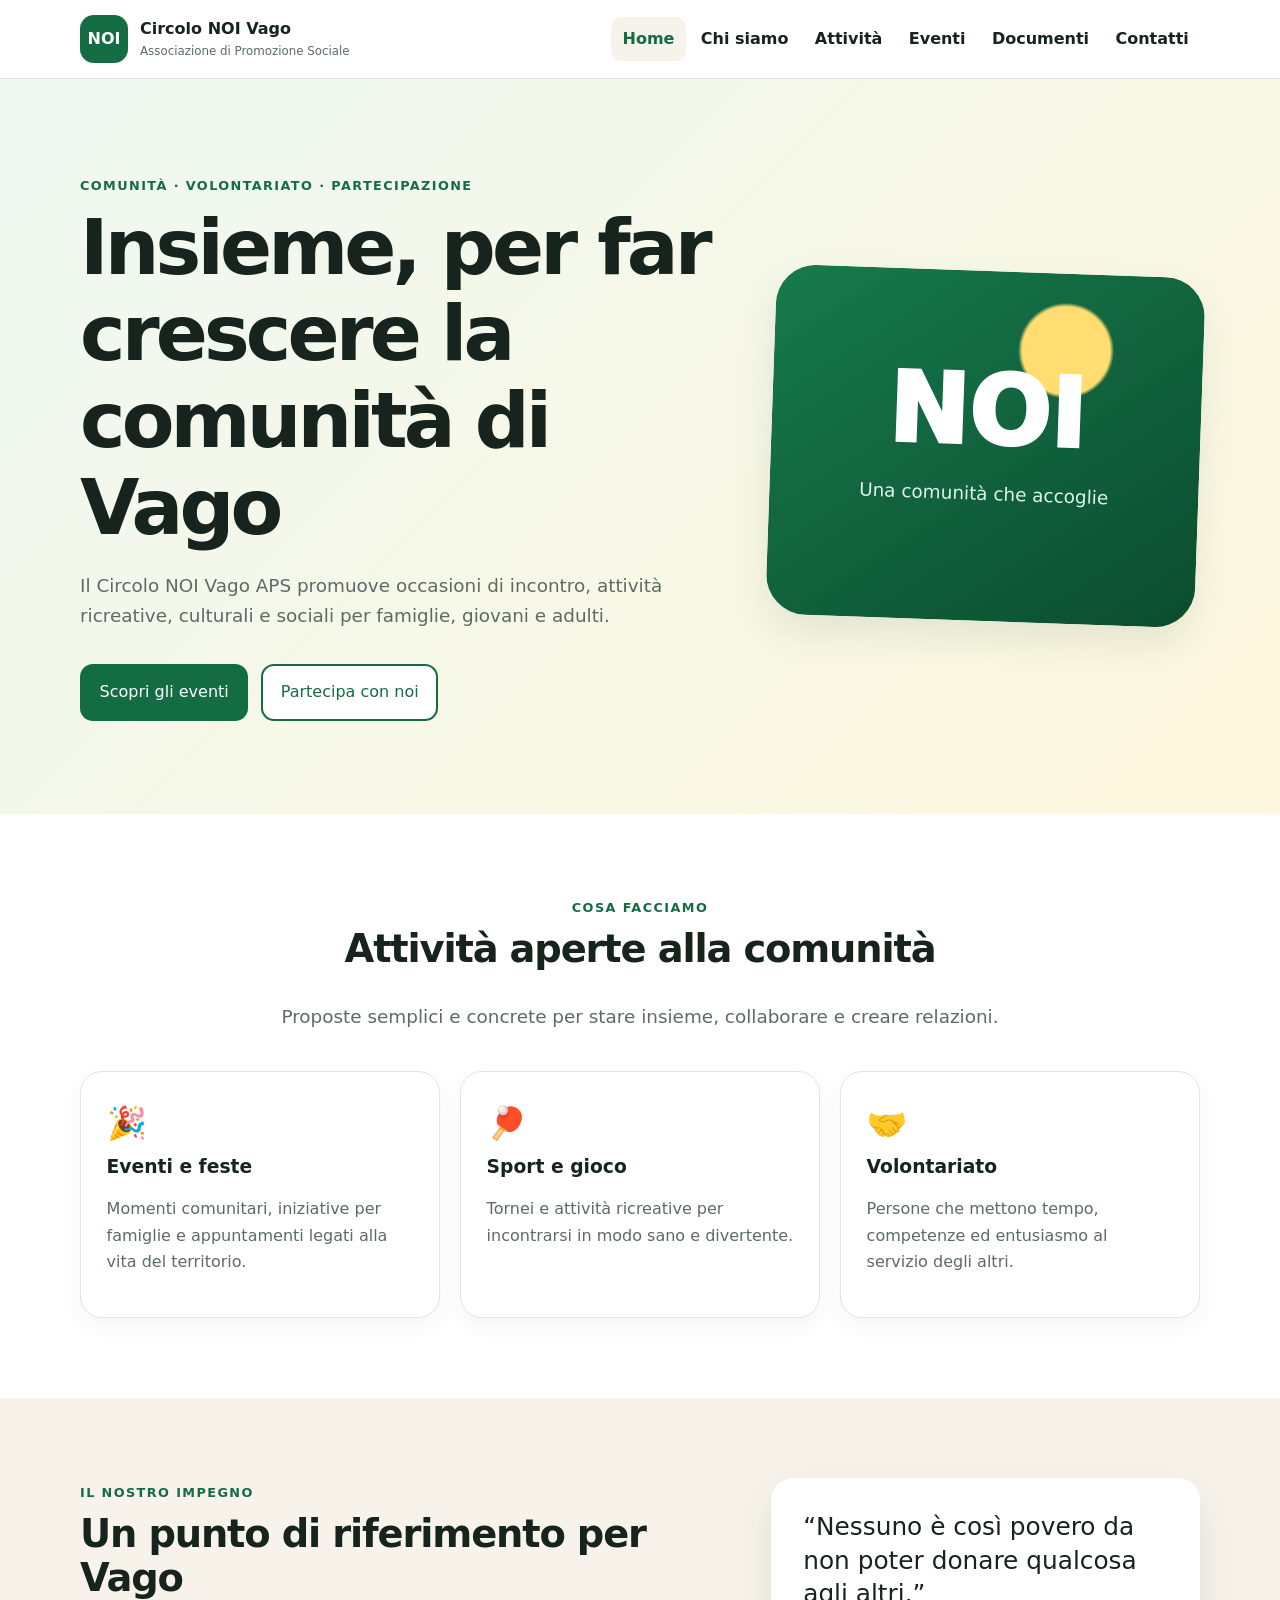
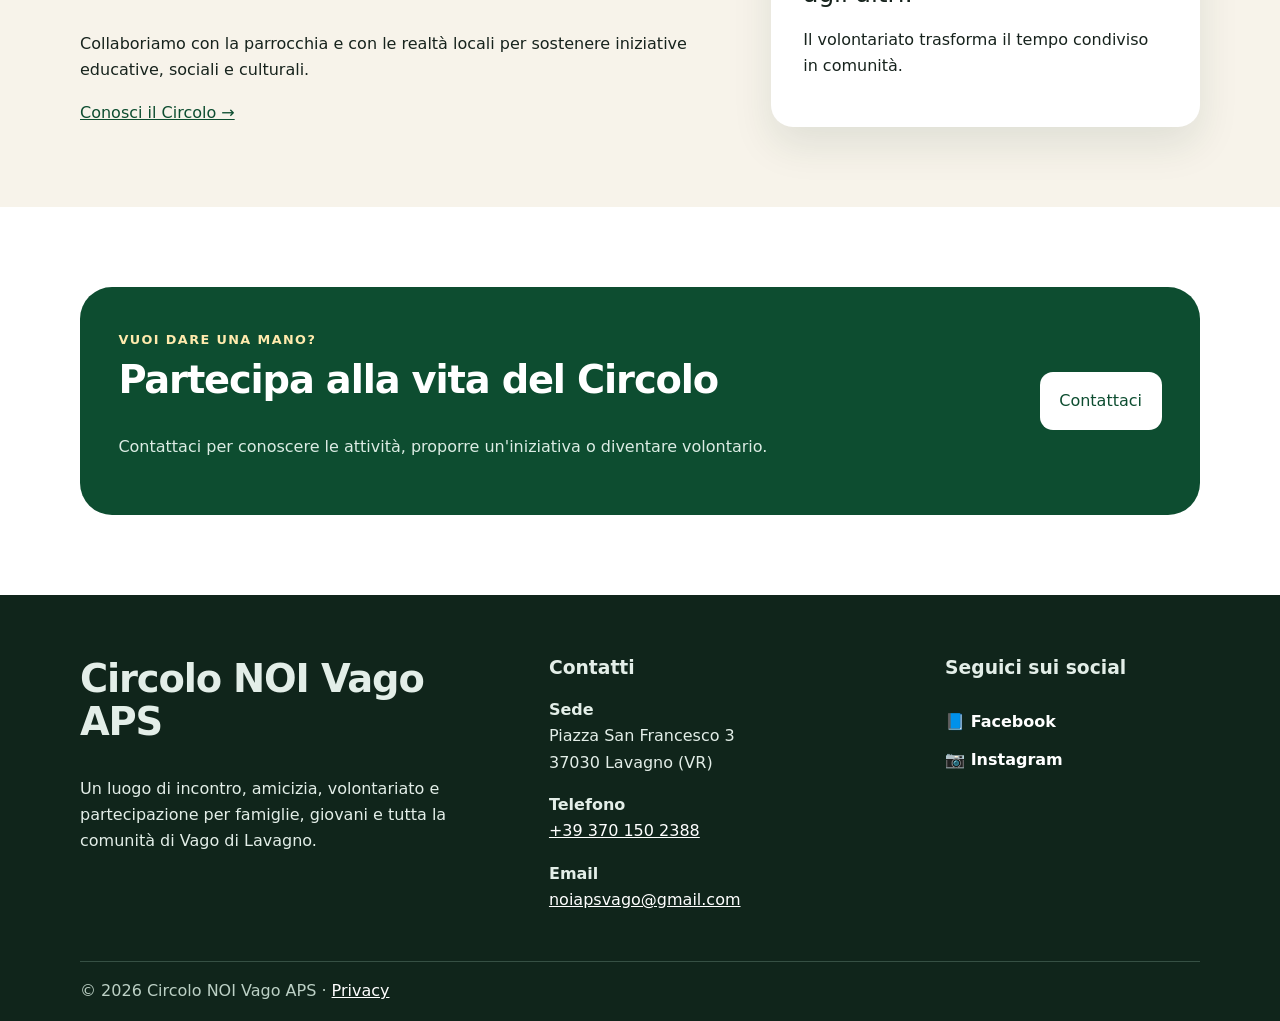
==== commit f7bf62d0: "Update index.html" ====
--- a/index.html
+++ b/index.html
@@ -1,25 +1,3 @@
-<!doctype html>
-<html lang="it"><head><meta charset="utf-8"><meta name="viewport" content="width=device-width,initial-scale=1">
-<title>Home | Circolo NOI Vago APS</title><meta name="description" content="Sito ufficiale del Circolo NOI Vago APS."><meta name="theme-color" content="#146c43">
-<link rel="stylesheet" href="css/style.css"><script defer src="js/script.js"></script></head>
-<body class="home"><a class="skip-link" href="#contenuto">Vai al contenuto</a>
-<header class="site-header">
-  <div class="container nav-wrap">
-    <a class="brand" href="index.html" aria-label="Circolo NOI Vago APS - Home">
-      <span class="brand-mark" aria-hidden="true">NOI</span>
-      <span><strong>Circolo NOI Vago</strong><small>Associazione di Promozione Sociale</small></span>
-    </a>
-    <button class="nav-toggle" type="button" aria-expanded="false" aria-controls="main-nav" aria-label="Apri menu">☰</button>
-    <nav id="main-nav" class="main-nav" aria-label="Navigazione principale">
-      <a href="index.html">Home</a><a href="chi-siamo.html">Chi siamo</a><a href="attivita.html">Attività</a><a href="eventi.html">Eventi</a><a href="documenti.html">Documenti</a><a href="contatti.html">Contatti</a>
-    </nav>
-  </div>
-</header>
-<main id="contenuto">
-<section class="hero"><div class="container hero-grid"><div><span class="eyebrow">Comunità · Volontariato · Partecipazione</span><h1>Insieme, per far crescere la comunità di Vago</h1><p>Il Circolo NOI Vago APS promuove occasioni di incontro, attività ricreative, culturali e sociali per famiglie, giovani e adulti.</p><div class="actions"><a class="btn primary" href="eventi.html">Scopri gli eventi</a><a class="btn secondary" href="contatti.html">Partecipa con noi</a></div></div><div class="hero-card" role="img" aria-label="Illustrazione astratta di una comunità riunita"><span>NOI</span><p>Una comunità che accoglie</p></div></div></section>
-<section class="section"><div class="container"><div class="section-head"><span class="eyebrow">Cosa facciamo</span><h2>Attività aperte alla comunità</h2><p>Proposte semplici e concrete per stare insieme, collaborare e creare relazioni.</p></div><div class="cards"><article class="card"><div class="icon">🎉</div><h3>Eventi e feste</h3><p>Momenti comunitari, iniziative per famiglie e appuntamenti legati alla vita del territorio.</p></article><article class="card"><div class="icon">🏓</div><h3>Sport e gioco</h3><p>Tornei e attività ricreative per incontrarsi in modo sano e divertente.</p></article><article class="card"><div class="icon">🤝</div><h3>Volontariato</h3><p>Persone che mettono tempo, competenze ed entusiasmo al servizio degli altri.</p></article></div></div></section>
-<section class="section soft"><div class="container split"><div><span class="eyebrow">Il nostro impegno</span><h2>Un punto di riferimento per Vago</h2><p>Collaboriamo con la parrocchia e con le realtà locali per sostenere iniziative educative, sociali e culturali.</p><a class="text-link" href="chi-siamo.html">Conosci il Circolo →</a></div><aside class="quote"><blockquote>“Nessuno è così povero da non poter donare qualcosa agli altri.”</blockquote><p>Il volontariato trasforma il tempo condiviso in comunità.</p></aside></div></section>
-<section class="section"><div class="container cta"><div><span class="eyebrow light">Vuoi dare una mano?</span><h2>Partecipa alla vita del Circolo</h2><p>Contattaci per conoscere le attività, proporre un'iniziativa o diventare volontario.</p></div><a class="btn light-btn" href="contatti.html">Contattaci</a></div></section></main>
 <!doctype html>
 <html lang="it"><head><meta charset="utf-8"><meta name="viewport" content="width=device-width,initial-scale=1">
 <title>Home | Circolo NOI Vago APS</title><meta name="description" content="Sito ufficiale del Circolo NOI Vago APS."><meta name="theme-color" content="#146c43">
@@ -43,10 +21,69 @@
 <section class="section soft"><div class="container split"><div><span class="eyebrow">Il nostro impegno</span><h2>Un punto di riferimento per Vago</h2><p>Collaboriamo con la parrocchia e con le realtà locali per sostenere iniziative educative, sociali e culturali.</p><a class="text-link" href="chi-siamo.html">Conosci il Circolo →</a></div><aside class="quote"><blockquote>“Nessuno è così povero da non poter donare qualcosa agli altri.”</blockquote><p>Il volontariato trasforma il tempo condiviso in comunità.</p></aside></div></section>
 <section class="section"><div class="container cta"><div><span class="eyebrow light">Vuoi dare una mano?</span><h2>Partecipa alla vita del Circolo</h2><p>Contattaci per conoscere le attività, proporre un'iniziativa o diventare volontario.</p></div><a class="btn light-btn" href="contatti.html">Contattaci</a></div></section></main>
 <footer class="site-footer">
-  <div class="container footer-grid">
-    <div><h2>Circolo NOI Vago APS</h2><p>Un luogo di incontro, amicizia e partecipazione per la comunità.</p></div>
-    <div><h3>Contatti</h3><p>Piazza San Francesco 3, 37030 Lavagno (VR)<br><a href="tel:+39045982643">045 982643</a><br><a href="mailto:noiapsvago@gmail.com">noiapsvago@gmail.com</a></p></div>
-    <div><h3>Seguici</h3><p><a href="https://it-it.facebook.com/Circolo-NOI-Vago-APS" target="_blank" rel="noopener">Pagina Facebook</a></p></div>
-  </div>
-  <div class="container footer-bottom">© <span id="year"></span> Circolo NOI Vago APS · <a href="privacy.html">Privacy</a></div>
+
+    <div class="container footer-grid">
+
+        <div>
+            <h2>Circolo NOI Vago APS</h2>
+
+            <p>
+                Un luogo di incontro, amicizia, volontariato e
+                partecipazione per famiglie, giovani e tutta la
+                comunità di Vago di Lavagno.
+            </p>
+        </div>
+
+        <div>
+
+            <h3>Contatti</h3>
+
+            <p>
+                <strong>Sede</strong><br>
+                Piazza San Francesco 3<br>
+                37030 Lavagno (VR)
+            </p>
+
+            <p>
+                <strong>Telefono</strong><br>
+                <a href="tel:+393701502388">
+                    +39 370 150 2388
+                </a>
+            </p>
+
+            <p>
+                <strong>Email</strong><br>
+                <a href="mailto:noiapsvago@gmail.com">
+                    noiapsvago@gmail.com
+                </a>
+            </p>
+
+        </div>
+
+        <div class="social-footer">
+
+            <h3>Seguici sui social</h3>
+
+            <a href="https://www.facebook.com/CircoloNOIVago/?locale=it_IT"
+               target="_blank"
+               rel="noopener noreferrer"
+               class="social-link">
+                📘 Facebook
+            </a>
+
+            <a href="https://www.instagram.com/circolonoi_vago/"
+               target="_blank"
+               rel="noopener noreferrer"
+               class="social-link">
+                📷 Instagram
+            </a>
+
+        </div>
+
+    </div>
+
+    <div class="container footer-bottom">
+        © <span id="year"></span> Circolo NOI Vago APS ·
+        <a href="privacy.html">Privacy</a>
+    </div>
 </footer></body></html>
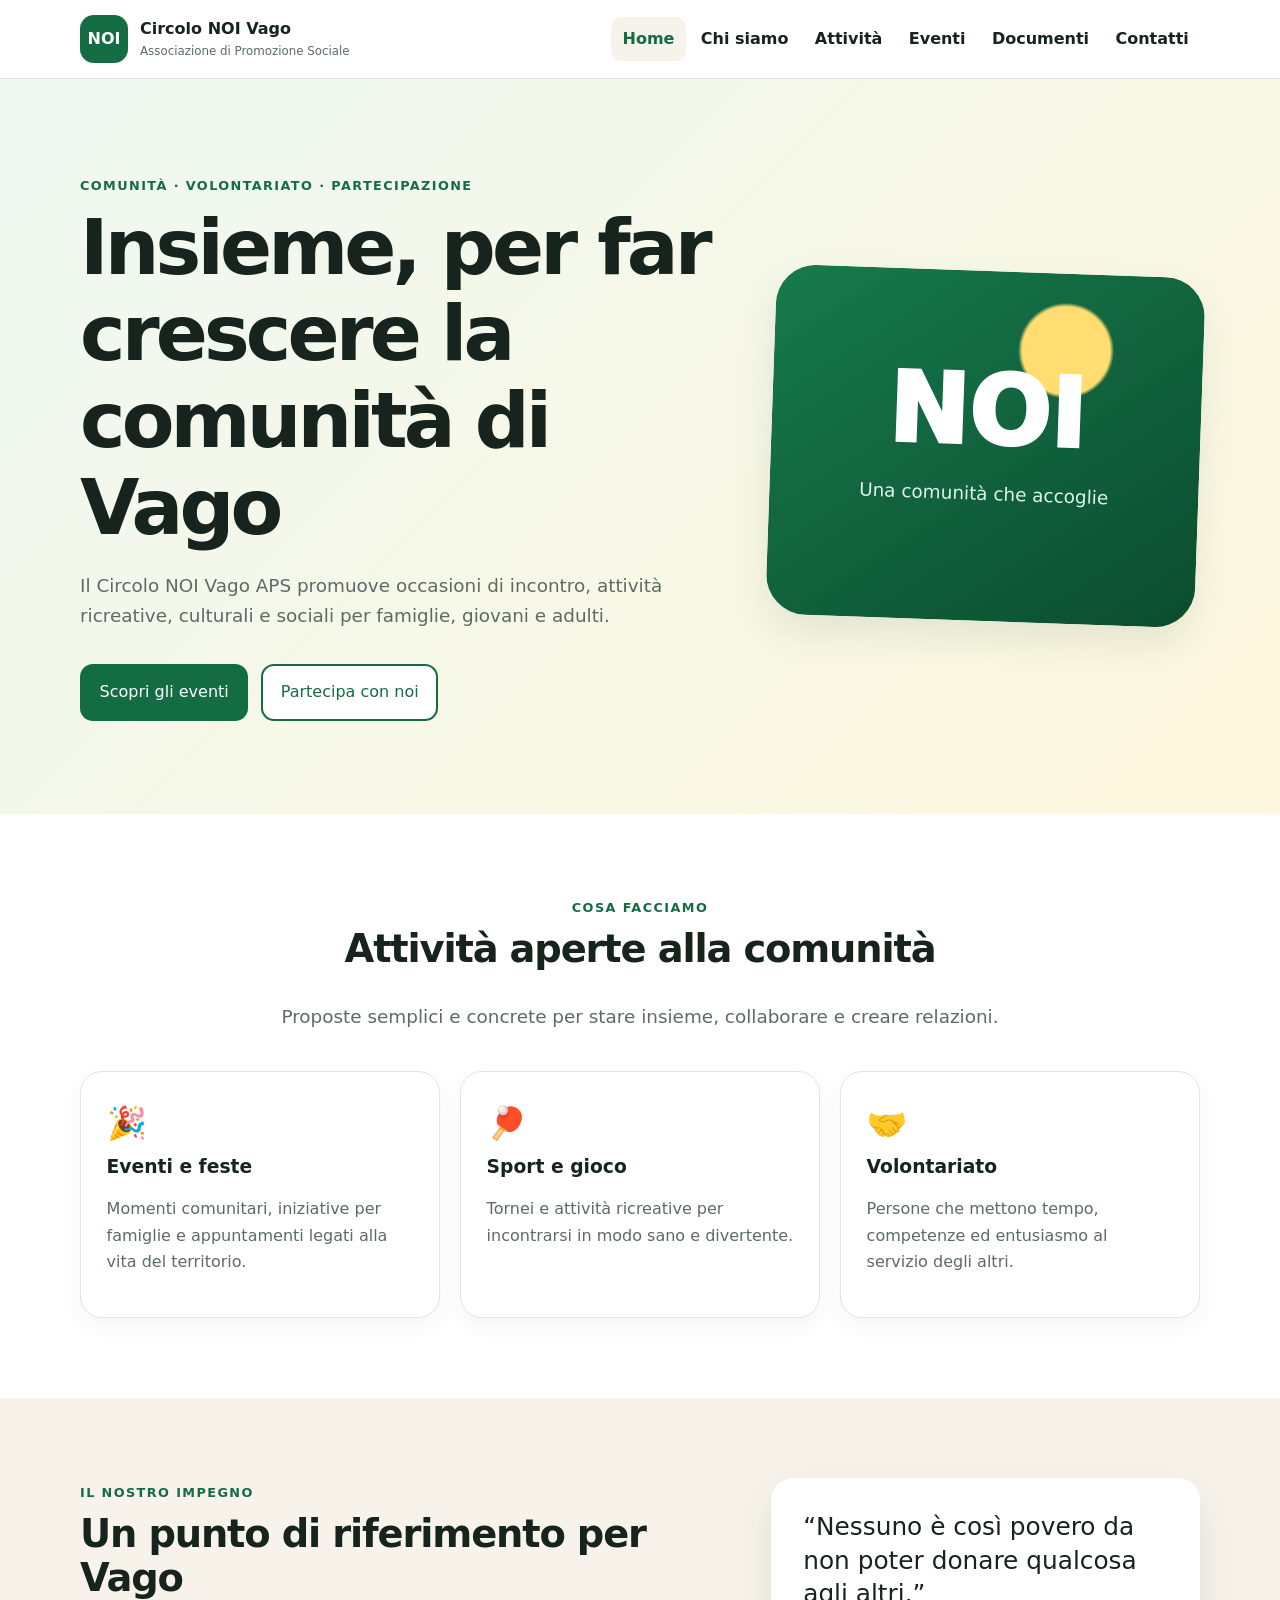
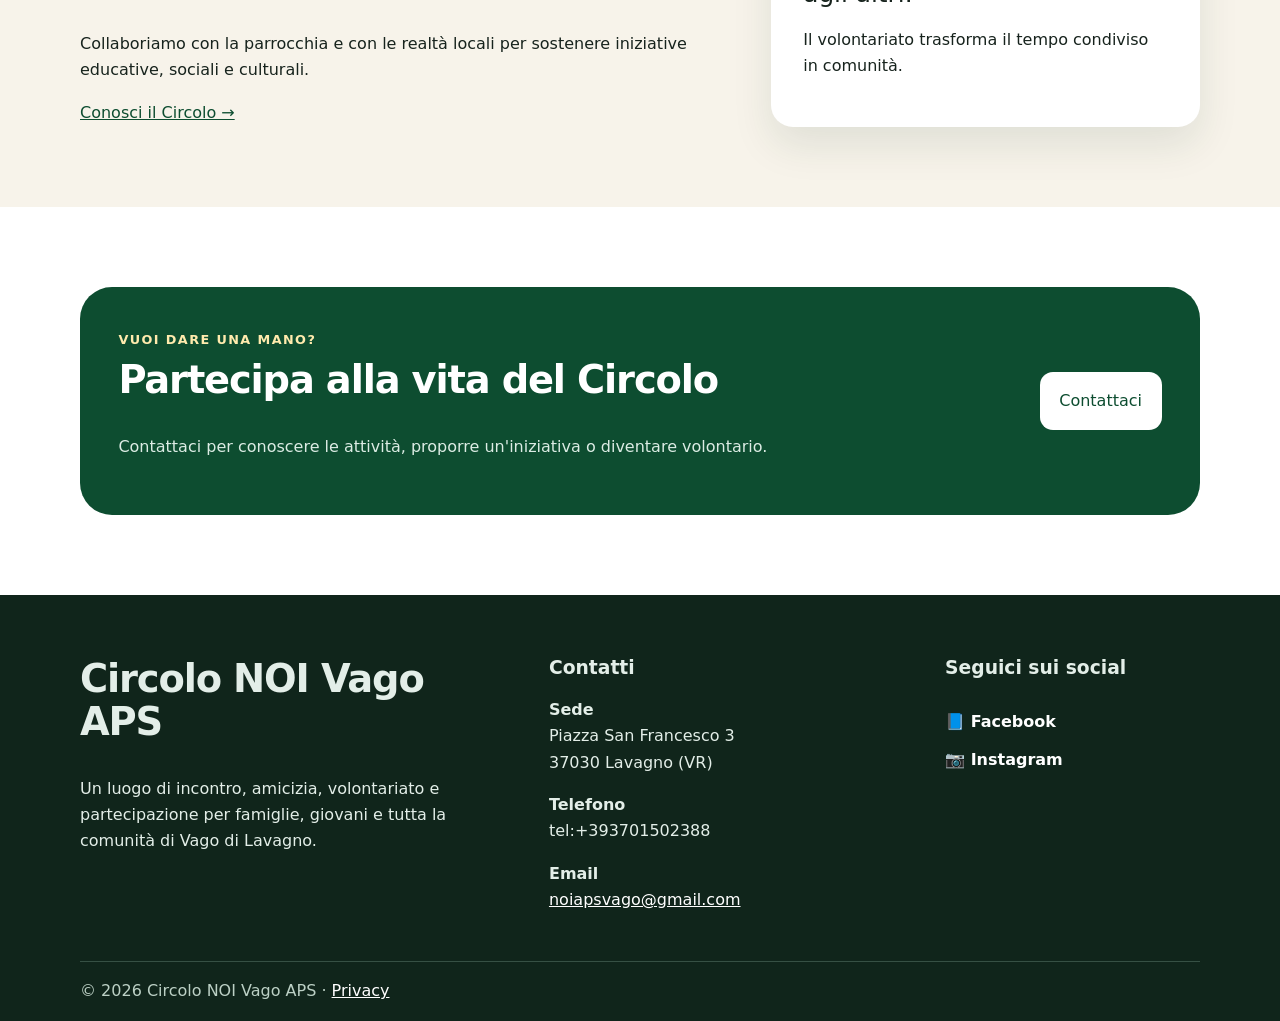
==== commit b8fe3126: "Update index.html" ====
--- a/index.html
+++ b/index.html
@@ -21,69 +21,53 @@
 <section class="section soft"><div class="container split"><div><span class="eyebrow">Il nostro impegno</span><h2>Un punto di riferimento per Vago</h2><p>Collaboriamo con la parrocchia e con le realtà locali per sostenere iniziative educative, sociali e culturali.</p><a class="text-link" href="chi-siamo.html">Conosci il Circolo →</a></div><aside class="quote"><blockquote>“Nessuno è così povero da non poter donare qualcosa agli altri.”</blockquote><p>Il volontariato trasforma il tempo condiviso in comunità.</p></aside></div></section>
 <section class="section"><div class="container cta"><div><span class="eyebrow light">Vuoi dare una mano?</span><h2>Partecipa alla vita del Circolo</h2><p>Contattaci per conoscere le attività, proporre un'iniziativa o diventare volontario.</p></div><a class="btn light-btn" href="contatti.html">Contattaci</a></div></section></main>
 <footer class="site-footer">
-
     <div class="container footer-grid">
-
         <div>
             <h2>Circolo NOI Vago APS</h2>
-
             <p>
                 Un luogo di incontro, amicizia, volontariato e
                 partecipazione per famiglie, giovani e tutta la
                 comunità di Vago di Lavagno.
             </p>
         </div>
-
         <div>
-
             <h3>Contatti</h3>
-
             <p>
                 <strong>Sede</strong><br>
                 Piazza San Francesco 3<br>
                 37030 Lavagno (VR)
             </p>
-
             <p>
                 <strong>Telefono</strong><br>
-                <a href="tel:+393701502388">
-                    +39 370 150 2388
+                tel:+393701502388
                 </a>
             </p>
-
             <p>
                 <strong>Email</strong><br>
                 <a href="mailto:noiapsvago@gmail.com">
                     noiapsvago@gmail.com
                 </a>
             </p>
-
         </div>
-
         <div class="social-footer">
-
             <h3>Seguici sui social</h3>
-
             <a href="https://www.facebook.com/CircoloNOIVago/?locale=it_IT"
                target="_blank"
                rel="noopener noreferrer"
                class="social-link">
                 📘 Facebook
             </a>
-
             <a href="https://www.instagram.com/circolonoi_vago/"
                target="_blank"
                rel="noopener noreferrer"
                class="social-link">
                 📷 Instagram
             </a>
-
         </div>
-
     </div>
-
-    <div class="container footer-bottom">
+   <div class="container footer-bottom">
         © <span id="year"></span> Circolo NOI Vago APS ·
         <a href="privacy.html">Privacy</a>
     </div>
-</footer></body></html>
+</footer>
+</body></html>
